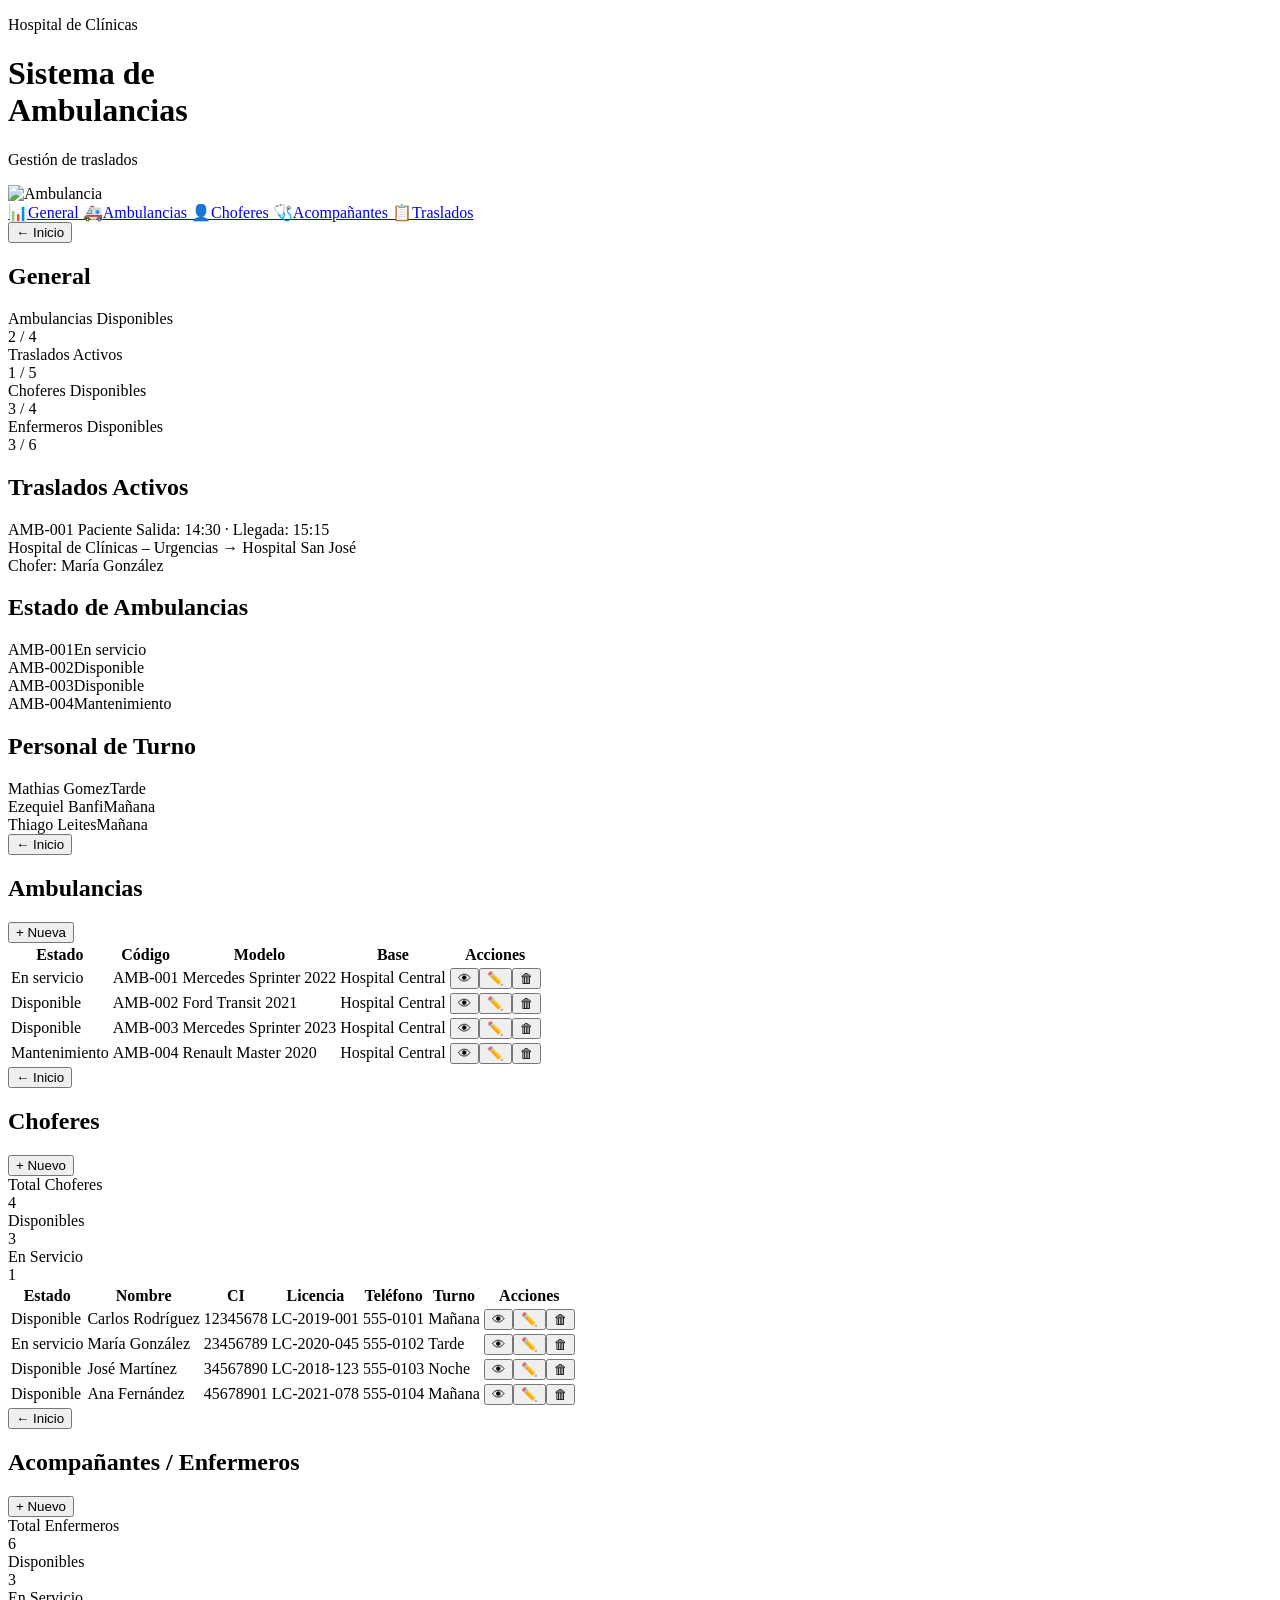
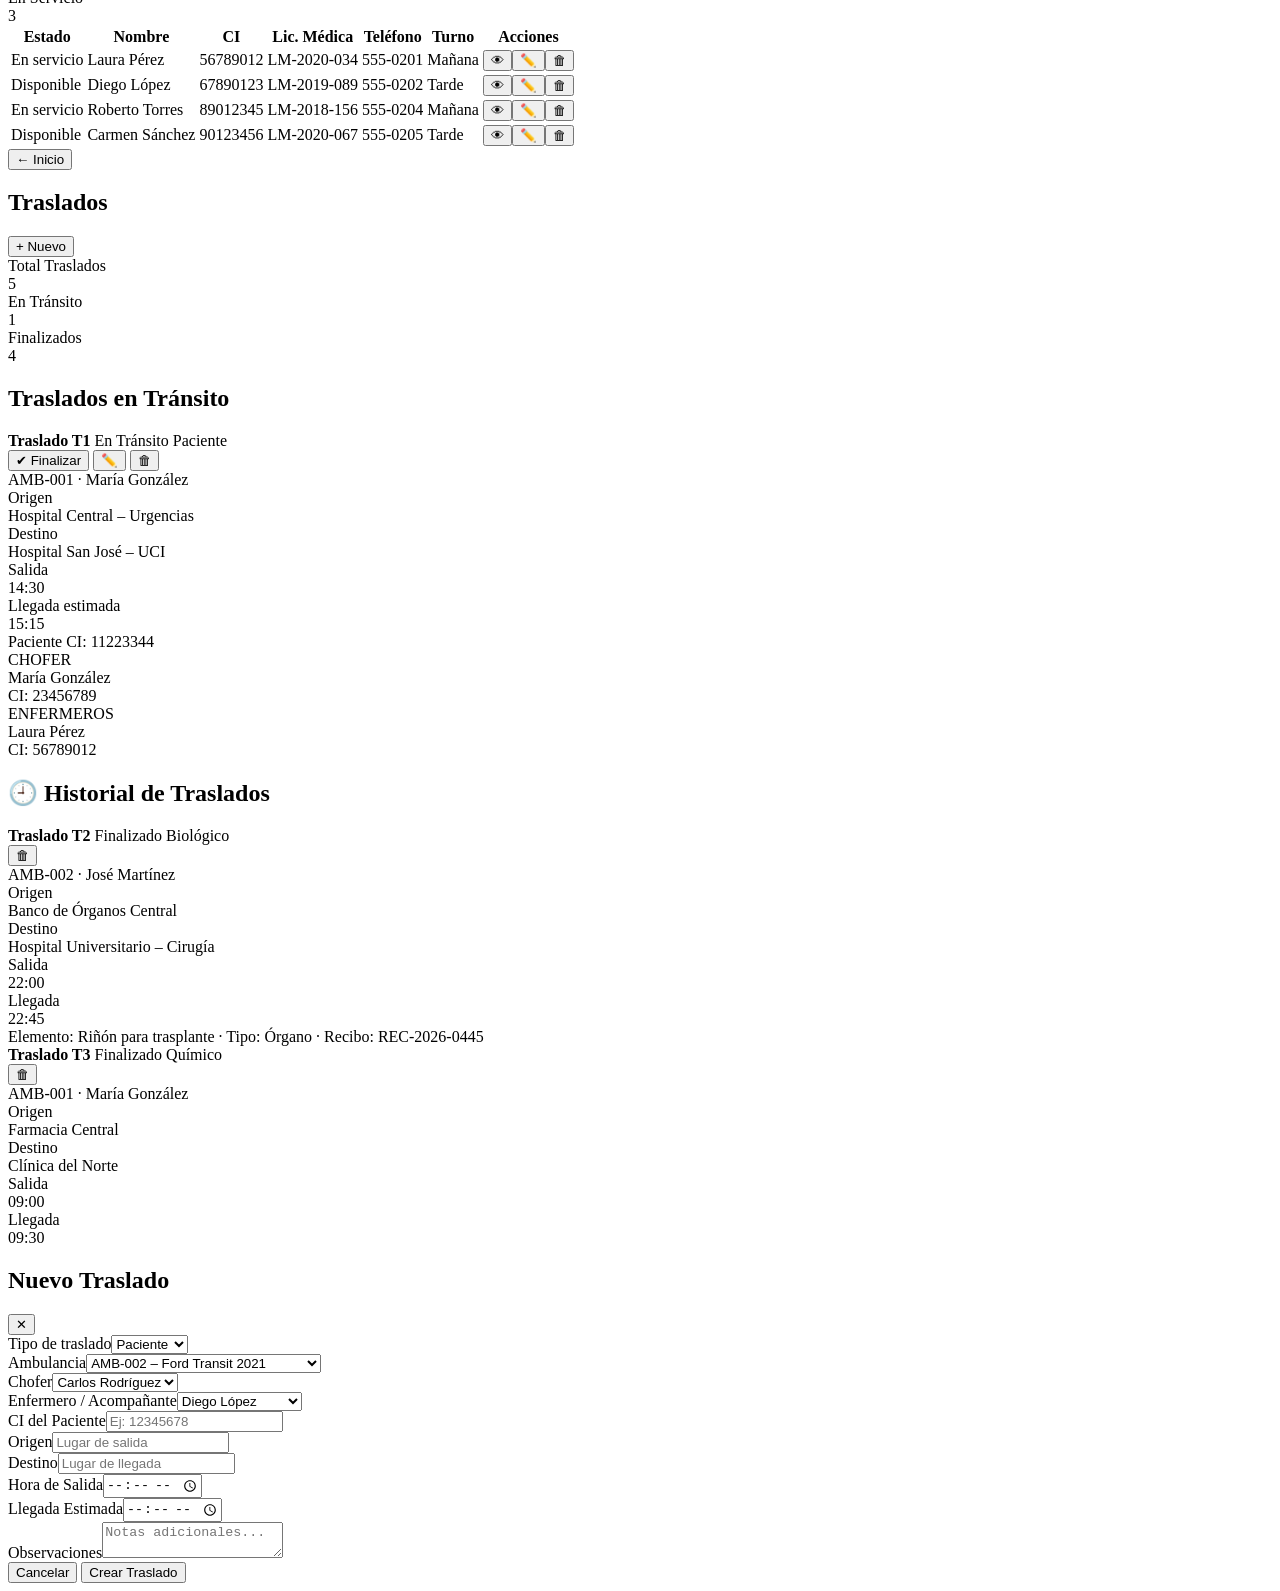
==== indexA.html @ a3f0fb84 "feat: se agrega el prototipo de ambos módulos" ====
<!DOCTYPE html>
<html lang="es">
<head>
  <meta charset="UTF-8"/>
  <meta name="viewport" content="width=device-width, initial-scale=1.0"/>
  <title>Sistema de Ambulancias</title>
  <link rel="stylesheet" href="style1.css"/>
  <link href="https://fonts.googleapis.com/css2?family=Barlow:wght@400;600;700;800&family=Barlow+Condensed:wght@700;800&display=swap" rel="stylesheet"/>
</head>
<body>

<!-- ===================== HOME ===================== -->
<div id="page-home" class="page activa">
  <div class="hero">
    <div class="hero-top">
      <p class="hero-sub">Hospital de Clínicas</p>
      <h1 class="hero-titulo">Sistema de<br>Ambulancias</h1>
      <p class="hero-desc">Gestión de traslados</p>
    </div>
    <div class="hero-img">
      <img src="ambulancia.jpg" alt="Ambulancia"/>
    </div>
    <nav class="hero-nav">
      <a href="#" class="nav-bloque" onclick="ir('page-dashboard')">
        <span class="nb-icon">📊</span><span>General</span>
      </a>
      <a href="#" class="nav-bloque" onclick="ir('page-ambulancias')">
        <span class="nb-icon">🚑</span><span>Ambulancias</span>
      </a>
      <a href="#" class="nav-bloque" onclick="ir('page-choferes')">
        <span class="nb-icon">👤</span><span>Choferes</span>
      </a>
      <a href="#" class="nav-bloque" onclick="ir('page-enfermeros')">
        <span class="nb-icon">🩺</span><span>Acompañantes</span>
      </a>
      <a href="#" class="nav-bloque" onclick="ir('page-traslados')">
        <span class="nb-icon">📋</span><span>Traslados</span>
      </a>
    </nav>
  </div>
</div>

<!-- ===================== DASHBOARD ===================== -->
<div id="page-dashboard" class="page">
  <header class="inner-header">
    <button class="btn-back" onclick="ir('page-home')">← Inicio</button>
    <h2>General</h2>
  </header>
  <div class="inner-body">
    <div class="tarjetas-grid">
      <div class="tarjeta">
        <span class="tarjeta-label">Ambulancias Disponibles</span>
        <div class="tarjeta-num">2 <span class="total">/ 4</span></div>
      </div>
      <div class="tarjeta">
        <span class="tarjeta-label">Traslados Activos</span>
        <div class="tarjeta-num">1 <span class="total">/ 5</span></div>
      </div>
      <div class="tarjeta">
        <span class="tarjeta-label">Choferes Disponibles</span>
        <div class="tarjeta-num">3 <span class="total">/ 4</span></div>
      </div>
      <div class="tarjeta">
        <span class="tarjeta-label">Enfermeros Disponibles</span>
        <div class="tarjeta-num">3 <span class="total">/ 6</span></div>
      </div>
    </div>

    <div class="dash-abajo">
      <div class="caja" style="flex:2;min-width:260px">
        <h2 class="caja-titulo">Traslados Activos</h2>
        <div class="traslado-fila">
          <div class="traslado-top">
            <span class="etiqueta roja">AMB-001</span>
            <span class="etiqueta borde">Paciente</span>
            <span class="hora">Salida: 14:30 · Llegada: 15:15</span>
          </div>
          <div class="traslado-ruta">Hospital de Clínicas – Urgencias → Hospital San José</div>
          <div class="traslado-chofer">Chofer: María González</div>
        </div>
      </div>
      <div class="dash-lado">
        <div class="caja">
          <h2 class="caja-titulo">Estado de Ambulancias</h2>
          <div class="lista-estado">
            <div class="fila-estado"><span>AMB-001</span><span class="etiqueta roja pequeña">En servicio</span></div>
            <div class="fila-estado"><span>AMB-002</span><span class="etiqueta verde pequeña">Disponible</span></div>
            <div class="fila-estado"><span>AMB-003</span><span class="etiqueta verde pequeña">Disponible</span></div>
            <div class="fila-estado"><span>AMB-004</span><span class="etiqueta gris pequeña">Mantenimiento</span></div>
          </div>
        </div>
        <div class="caja">
          <h2 class="caja-titulo">Personal de Turno</h2>
          <div class="lista-estado">
            <div class="fila-estado"><span>Mathias Gomez</span><span class="etiqueta borde pequeña">Tarde</span></div>
            <div class="fila-estado"><span>Ezequiel Banfi</span><span class="etiqueta borde pequeña">Mañana</span></div>
            <div class="fila-estado"><span>Thiago Leites</span><span class="etiqueta borde pequeña">Mañana</span></div>
          </div>
        </div>
      </div>
    </div>
  </div>
</div>

<!-- ===================== AMBULANCIAS ===================== -->
<div id="page-ambulancias" class="page">
  <header class="inner-header">
    <button class="btn-back" onclick="ir('page-home')">← Inicio</button>
    <h2>Ambulancias</h2>
    <button class="btn-principal">+ Nueva</button>
  </header>
  <div class="inner-body">
    <div class="tabla-caja">
      <table>
        <thead>
          <tr><th>Estado</th><th>Código</th><th>Modelo</th><th>Base</th><th>Acciones</th></tr>
        </thead>
        <tbody>
          <tr>
            <td><span class="etiqueta roja pequeña">En servicio</span></td>
            <td class="mono">AMB-001</td><td>Mercedes Sprinter 2022</td><td>Hospital Central</td>
            <td class="acciones"><button class="btn-icono">👁</button><button class="btn-icono">✏️</button><button class="btn-icono danger">🗑</button></td>
          </tr>
          <tr>
            <td><span class="etiqueta verde pequeña">Disponible</span></td>
            <td class="mono">AMB-002</td><td>Ford Transit 2021</td><td>Hospital Central</td>
            <td class="acciones"><button class="btn-icono">👁</button><button class="btn-icono">✏️</button><button class="btn-icono danger">🗑</button></td>
          </tr>
          <tr>
            <td><span class="etiqueta verde pequeña">Disponible</span></td>
            <td class="mono">AMB-003</td><td>Mercedes Sprinter 2023</td><td>Hospital Central</td>
            <td class="acciones"><button class="btn-icono">👁</button><button class="btn-icono">✏️</button><button class="btn-icono danger">🗑</button></td>
          </tr>
          <tr>
            <td><span class="etiqueta gris pequeña">Mantenimiento</span></td>
            <td class="mono">AMB-004</td><td>Renault Master 2020</td><td>Hospital Central</td>
            <td class="acciones"><button class="btn-icono">👁</button><button class="btn-icono">✏️</button><button class="btn-icono danger">🗑</button></td>
          </tr>
        </tbody>
      </table>
    </div>
  </div>
</div>

<!-- ===================== CHOFERES ===================== -->
<div id="page-choferes" class="page">
  <header class="inner-header">
    <button class="btn-back" onclick="ir('page-home')">← Inicio</button>
    <h2>Choferes</h2>
    <button class="btn-principal">+ Nuevo</button>
  </header>
  <div class="inner-body">
    <div class="tarjetas-grid tres">
      <div class="tarjeta"><span class="tarjeta-label">Total Choferes</span><div class="tarjeta-num">4</div></div>
      <div class="tarjeta"><span class="tarjeta-label">Disponibles</span><div class="tarjeta-num verde-num">3</div></div>
      <div class="tarjeta"><span class="tarjeta-label">En Servicio</span><div class="tarjeta-num rojo-num">1</div></div>
    </div>
    <div class="tabla-caja">
      <table>
        <thead>
          <tr><th>Estado</th><th>Nombre</th><th>CI</th><th>Licencia</th><th>Teléfono</th><th>Turno</th><th>Acciones</th></tr>
        </thead>
        <tbody>
          <tr>
            <td><span class="etiqueta verde pequeña">Disponible</span></td>
            <td>Carlos Rodríguez</td><td class="mono">12345678</td><td class="mono">LC-2019-001</td><td>555-0101</td>
            <td><span class="etiqueta borde pequeña">Mañana</span></td>
            <td class="acciones"><button class="btn-icono">👁</button><button class="btn-icono">✏️</button><button class="btn-icono danger">🗑</button></td>
          </tr>
          <tr>
            <td><span class="etiqueta roja pequeña">En servicio</span></td>
            <td>María González</td><td class="mono">23456789</td><td class="mono">LC-2020-045</td><td>555-0102</td>
            <td><span class="etiqueta borde pequeña">Tarde</span></td>
            <td class="acciones"><button class="btn-icono">👁</button><button class="btn-icono">✏️</button><button class="btn-icono danger">🗑</button></td>
          </tr>
          <tr>
            <td><span class="etiqueta verde pequeña">Disponible</span></td>
            <td>José Martínez</td><td class="mono">34567890</td><td class="mono">LC-2018-123</td><td>555-0103</td>
            <td><span class="etiqueta borde pequeña">Noche</span></td>
            <td class="acciones"><button class="btn-icono">👁</button><button class="btn-icono">✏️</button><button class="btn-icono danger">🗑</button></td>
          </tr>
          <tr>
            <td><span class="etiqueta verde pequeña">Disponible</span></td>
            <td>Ana Fernández</td><td class="mono">45678901</td><td class="mono">LC-2021-078</td><td>555-0104</td>
            <td><span class="etiqueta borde pequeña">Mañana</span></td>
            <td class="acciones"><button class="btn-icono">👁</button><button class="btn-icono">✏️</button><button class="btn-icono danger">🗑</button></td>
          </tr>
        </tbody>
      </table>
    </div>
  </div>
</div>

<!-- ===================== ENFERMEROS / ACOMPAÑANTES ===================== -->
<div id="page-enfermeros" class="page">
  <header class="inner-header">
    <button class="btn-back" onclick="ir('page-home')">← Inicio</button>
    <h2>Acompañantes / Enfermeros</h2>
    <button class="btn-principal">+ Nuevo</button>
  </header>
  <div class="inner-body">
    <div class="tarjetas-grid tres">
      <div class="tarjeta"><span class="tarjeta-label">Total Enfermeros</span><div class="tarjeta-num">6</div></div>
      <div class="tarjeta"><span class="tarjeta-label">Disponibles</span><div class="tarjeta-num verde-num">3</div></div>
      <div class="tarjeta"><span class="tarjeta-label">En Servicio</span><div class="tarjeta-num rojo-num">3</div></div>
    </div>
    <div class="tabla-caja">
      <table>
        <thead>
          <tr><th>Estado</th><th>Nombre</th><th>CI</th><th>Lic. Médica</th><th>Teléfono</th><th>Turno</th><th>Acciones</th></tr>
        </thead>
        <tbody>
          <tr>
            <td><span class="etiqueta roja pequeña">En servicio</span></td>
            <td>Laura Pérez</td><td class="mono">56789012</td><td class="mono">LM-2020-034</td><td>555-0201</td>
            <td><span class="etiqueta borde pequeña">Mañana</span></td>
            <td class="acciones"><button class="btn-icono">👁</button><button class="btn-icono">✏️</button><button class="btn-icono danger">🗑</button></td>
          </tr>
          <tr>
            <td><span class="etiqueta verde pequeña">Disponible</span></td>
            <td>Diego López</td><td class="mono">67890123</td><td class="mono">LM-2019-089</td><td>555-0202</td>
            <td><span class="etiqueta borde pequeña">Tarde</span></td>
            <td class="acciones"><button class="btn-icono">👁</button><button class="btn-icono">✏️</button><button class="btn-icono danger">🗑</button></td>
          </tr>
          <tr>
            <td><span class="etiqueta roja pequeña">En servicio</span></td>
            <td>Roberto Torres</td><td class="mono">89012345</td><td class="mono">LM-2018-156</td><td>555-0204</td>
            <td><span class="etiqueta borde pequeña">Mañana</span></td>
            <td class="acciones"><button class="btn-icono">👁</button><button class="btn-icono">✏️</button><button class="btn-icono danger">🗑</button></td>
          </tr>
          <tr>
            <td><span class="etiqueta verde pequeña">Disponible</span></td>
            <td>Carmen Sánchez</td><td class="mono">90123456</td><td class="mono">LM-2020-067</td><td>555-0205</td>
            <td><span class="etiqueta borde pequeña">Tarde</span></td>
            <td class="acciones"><button class="btn-icono">👁</button><button class="btn-icono">✏️</button><button class="btn-icono danger">🗑</button></td>
          </tr>
        </tbody>
      </table>
    </div>
  </div>
</div>

<!-- ===================== TRASLADOS ===================== -->
<div id="page-traslados" class="page">
  <header class="inner-header">
    <button class="btn-back" onclick="ir('page-home')">← Inicio</button>
    <h2>Traslados</h2>
    <button class="btn-principal" onclick="abrirModal()">+ Nuevo</button>
  </header>
  <div class="inner-body">
    <div class="tarjetas-grid tres">
      <div class="tarjeta"><span class="tarjeta-label">Total Traslados</span><div class="tarjeta-num">5</div></div>
      <div class="tarjeta"><span class="tarjeta-label">En Tránsito</span><div class="tarjeta-num rojo-num">1</div></div>
      <div class="tarjeta"><span class="tarjeta-label">Finalizados</span><div class="tarjeta-num verde-num">4</div></div>
    </div>

    <div class="caja">
      <h2 class="caja-titulo">Traslados en Tránsito</h2>
      <div class="tarjeta-traslado">
        <div class="traslado-top entre">
          <div class="traslado-top">
            <strong>Traslado T1</strong>
            <span class="etiqueta roja">En Tránsito</span>
            <span class="etiqueta borde">Paciente</span>
          </div>
          <div class="acciones">
            <button class="btn-finalizar">✔ Finalizar</button>
            <button class="btn-icono">✏️</button>
            <button class="btn-icono danger">🗑</button>
          </div>
        </div>
        <div class="sub-texto">AMB-001 · María González</div>
        <div class="info-grid">
          <div><span class="etiqueta-campo">Origen</span><div>Hospital Central – Urgencias</div></div>
          <div><span class="etiqueta-campo">Destino</span><div>Hospital San José – UCI</div></div>
          <div><span class="etiqueta-campo">Salida</span><div>14:30</div></div>
          <div><span class="etiqueta-campo">Llegada estimada</span><div>15:15</div></div>
        </div>
        <div class="caja-info-azul">Paciente CI: 11223344</div>
        <div class="personal-grid">
          <div class="personal-caja"><span class="etiqueta-campo">CHOFER</span><div>María González</div><div class="mono sub-texto">CI: 23456789</div></div>
          <div class="personal-caja"><span class="etiqueta-campo">ENFERMEROS</span><div>Laura Pérez</div><div class="mono sub-texto">CI: 56789012</div></div>
        </div>
      </div>
    </div>

    <div class="caja">
      <h2 class="caja-titulo">🕘 Historial de Traslados</h2>
      <div class="tarjeta-traslado">
        <div class="traslado-top entre">
          <div class="traslado-top">
            <strong>Traslado T2</strong>
            <span class="etiqueta verde">Finalizado</span>
            <span class="etiqueta borde">Biológico</span>
          </div>
          <button class="btn-icono danger">🗑</button>
        </div>
        <div class="sub-texto">AMB-002 · José Martínez</div>
        <div class="info-grid">
          <div><span class="etiqueta-campo">Origen</span><div>Banco de Órganos Central</div></div>
          <div><span class="etiqueta-campo">Destino</span><div>Hospital Universitario – Cirugía</div></div>
          <div><span class="etiqueta-campo">Salida</span><div>22:00</div></div>
          <div><span class="etiqueta-campo">Llegada</span><div>22:45</div></div>
        </div>
        <div class="caja-info-azul">Elemento: Riñón para trasplante · Tipo: Órgano · Recibo: REC-2026-0445</div>
      </div>

      <div class="tarjeta-traslado">
        <div class="traslado-top entre">
          <div class="traslado-top">
            <strong>Traslado T3</strong>
            <span class="etiqueta verde">Finalizado</span>
            <span class="etiqueta borde">Químico</span>
          </div>
          <button class="btn-icono danger">🗑</button>
        </div>
        <div class="sub-texto">AMB-001 · María González</div>
        <div class="info-grid">
          <div><span class="etiqueta-campo">Origen</span><div>Farmacia Central</div></div>
          <div><span class="etiqueta-campo">Destino</span><div>Clínica del Norte</div></div>
          <div><span class="etiqueta-campo">Salida</span><div>09:00</div></div>
          <div><span class="etiqueta-campo">Llegada</span><div>09:30</div></div>
        </div>
      </div>
    </div>
  </div>
</div>

<!-- ===================== MODAL NUEVO TRASLADO ===================== -->
<div class="modal-fondo" id="modal" onclick="cerrarModalFondo(event)">
  <div class="modal-caja">
    <div class="modal-cabecera">
      <h2>Nuevo Traslado</h2>
      <button onclick="cerrarModal()" class="btn-cerrar">✕</button>
    </div>
    <div class="modal-cuerpo">
      <div class="form-grid">
        <div class="campo"><label>Tipo de traslado</label><select><option>Paciente</option><option>Biológico</option><option>Químico</option></select></div>
        <div class="campo"><label>Ambulancia</label><select><option>AMB-002 – Ford Transit 2021</option><option>AMB-003 – Mercedes Sprinter 2023</option></select></div>
        <div class="campo"><label>Chofer</label><select><option>Carlos Rodríguez</option><option>José Martínez</option><option>Ana Fernández</option></select></div>
        <div class="campo"><label>Enfermero / Acompañante</label><select><option>Diego López</option><option>Patricia Ramírez</option><option>Carmen Sánchez</option></select></div>
        <div class="campo"><label>CI del Paciente</label><input type="text" placeholder="Ej: 12345678"/></div>
        <div class="campo"><label>Origen</label><input type="text" placeholder="Lugar de salida"/></div>
        <div class="campo"><label>Destino</label><input type="text" placeholder="Lugar de llegada"/></div>
        <div class="campo"><label>Hora de Salida</label><input type="time"/></div>
        <div class="campo"><label>Llegada Estimada</label><input type="time"/></div>
        <div class="campo campo-completo"><label>Observaciones</label><textarea placeholder="Notas adicionales..."></textarea></div>
      </div>
    </div>
    <div class="modal-pie">
      <button class="btn-secundario" onclick="cerrarModal()">Cancelar</button>
      <button class="btn-principal">Crear Traslado</button>
    </div>
  </div>
</div>

<script>
  function ir(paginaId) {
    event && event.preventDefault();
    document.querySelectorAll('.page').forEach(p => p.classList.remove('activa'));
    document.getElementById(paginaId).classList.add('activa');
    window.scrollTo(0, 0);
  }

  function abrirModal() {
    document.getElementById('modal').classList.add('abierto');
  }

  function cerrarModal() {
    document.getElementById('modal').classList.remove('abierto');
  }

  function cerrarModalFondo(e) {
    if (e.target === document.getElementById('modal')) cerrarModal();
  }
</script>
</body>
</html>
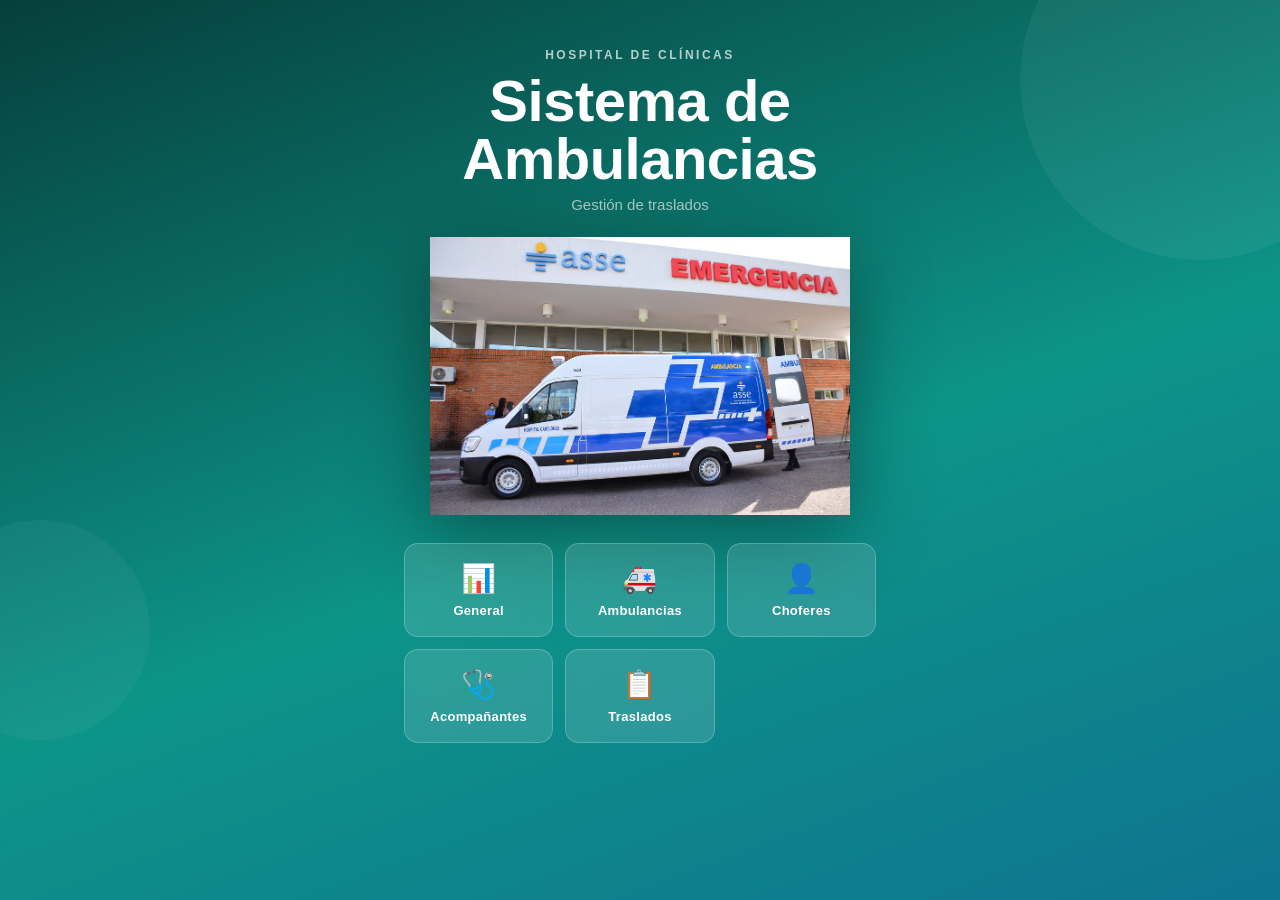
==== commit 596d14a3: "repositorio nuevo" ====
--- a/indexA.html
+++ b/indexA.html
@@ -4,7 +4,7 @@
   <meta charset="UTF-8"/>
   <meta name="viewport" content="width=device-width, initial-scale=1.0"/>
   <title>Sistema de Ambulancias</title>
-  <link rel="stylesheet" href="style1.css"/>
+  <link rel="stylesheet" href="styleA.css"/>
   <link href="https://fonts.googleapis.com/css2?family=Barlow:wght@400;600;700;800&family=Barlow+Condensed:wght@700;800&display=swap" rel="stylesheet"/>
 </head>
 <body>
@@ -18,7 +18,7 @@
       <p class="hero-desc">Gestión de traslados</p>
     </div>
     <div class="hero-img">
-      <img src="ambulancia.jpg" alt="Ambulancia"/>
+      <img src="/assets/ambulancia.jpg" alt="Ambulancia"/>
     </div>
     <nav class="hero-nav">
       <a href="#" class="nav-bloque" onclick="ir('page-dashboard')">
--- a/styleA.css
+++ b/styleA.css
@@ -0,0 +1,408 @@
+/* ===== RESET & BASE ===== */
+:root {
+  --fondo: #f4f5f7;
+  --blanco: #ffffff;
+  --borde: #e5e7eb;
+  --texto: #111827;
+  --texto-suave: #6b7280;
+  --primario: #e03131;
+  --verde: #2f9e44;
+  --teal: #0d9488;
+  --teal-dark: #0a7c72;
+  --radio: 10px;
+}
+
+* { box-sizing: border-box; margin: 0; padding: 0; }
+
+body {
+  font-family: 'Barlow', sans-serif;
+  background: var(--fondo);
+  color: var(--texto);
+  font-size: 14px;
+}
+
+/* ===== PÁGINAS ===== */
+.page { display: none; min-height: 100vh; flex-direction: column; }
+.page.activa { display: flex; }
+
+/* ===== HOME / HERO ===== */
+#page-home {
+  background: linear-gradient(160deg, #063f3b 0%, #0d9488 55%, #0e7490 100%);
+  align-items: center;
+  min-height: 100vh;
+  position: relative;
+  overflow: hidden;
+}
+
+#page-home::before {
+  content: '';
+  position: absolute;
+  top: -100px; right: -100px;
+  width: 360px; height: 360px;
+  border-radius: 50%;
+  background: rgba(255,255,255,0.05);
+  pointer-events: none;
+}
+#page-home::after {
+  content: '';
+  position: absolute;
+  bottom: 160px; left: -70px;
+  width: 220px; height: 220px;
+  border-radius: 50%;
+  background: rgba(255,255,255,0.04);
+  pointer-events: none;
+}
+
+.hero {
+  width: 100%;
+  max-width: 520px;
+  display: flex;
+  flex-direction: column;
+  align-items: center;
+  padding: 48px 24px 36px;
+  position: relative;
+  z-index: 2;
+}
+
+.hero-top {
+  text-align: center;
+  margin-bottom: 24px;
+}
+
+.hero-sub {
+  color: rgba(255,255,255,0.7);
+  font-size: 12px;
+  font-weight: 700;
+  letter-spacing: 2.5px;
+  text-transform: uppercase;
+  margin-bottom: 10px;
+}
+
+.hero-titulo {
+  font-family: 'Barlow Condensed', sans-serif;
+  font-size: clamp(36px, 10vw, 58px);
+  font-weight: 800;
+  color: #fff;
+  line-height: 1.0;
+  letter-spacing: -0.5px;
+}
+
+.hero-desc {
+  color: rgba(255,255,255,0.65);
+  font-size: 15px;
+  margin-top: 8px;
+}
+
+.hero-img {
+  width: 100%;
+  max-width: 420px;
+  margin-bottom: 28px;
+}
+
+.hero-img img {
+  width: 100%;
+  height: auto;
+  display: block;
+  filter: drop-shadow(0 20px 40px rgba(0,0,0,0.4));
+}
+
+/* NAV BLOQUES */
+.hero-nav {
+  width: 100%;
+  display: grid;
+  grid-template-columns: repeat(3, 1fr);
+  gap: 12px;
+}
+
+/* última fila centrada si son 5 items */
+.hero-nav .nav-bloque:nth-child(4) { grid-column: 1; }
+.hero-nav .nav-bloque:nth-child(5) { grid-column: 2; }
+
+.nav-bloque {
+  background: rgba(255,255,255,0.13);
+  backdrop-filter: blur(10px);
+  border: 1px solid rgba(255,255,255,0.22);
+  border-radius: 14px;
+  color: #fff;
+  text-decoration: none;
+  display: flex;
+  flex-direction: column;
+  align-items: center;
+  gap: 8px;
+  padding: 18px 10px;
+  font-size: 13px;
+  font-weight: 700;
+  letter-spacing: 0.3px;
+  transition: background 0.18s, transform 0.15s;
+  cursor: pointer;
+}
+
+.nav-bloque:hover {
+  background: rgba(255,255,255,0.24);
+  transform: translateY(-3px);
+}
+
+.nb-icon { font-size: 28px; }
+
+/* ===== PÁGINAS INTERIORES ===== */
+.inner-header {
+  display: flex;
+  align-items: center;
+  gap: 14px;
+  padding: 14px 20px;
+  background: #111827;
+  color: #fff;
+  position: sticky;
+  top: 0;
+  z-index: 20;
+}
+
+.inner-header h2 {
+  flex: 1;
+  font-size: 17px;
+  font-weight: 700;
+  color: #fff;
+}
+
+.btn-back {
+  background: rgba(255,255,255,0.1);
+  border: 1px solid rgba(255,255,255,0.2);
+  border-radius: 8px;
+  color: #fff;
+  padding: 7px 13px;
+  font-size: 13px;
+  font-weight: 600;
+  cursor: pointer;
+  white-space: nowrap;
+  font-family: 'Barlow', sans-serif;
+}
+.btn-back:hover { background: rgba(255,255,255,0.2); }
+
+.inner-body {
+  display: flex;
+  flex-direction: column;
+  gap: 20px;
+  padding: 22px;
+  flex: 1;
+}
+
+/* ===== TARJETAS ESTADÍSTICAS ===== */
+.tarjetas-grid {
+  display: grid;
+  grid-template-columns: repeat(4, 1fr);
+  gap: 14px;
+}
+.tarjetas-grid.tres { grid-template-columns: repeat(3, 1fr); }
+
+.tarjeta {
+  background: var(--blanco);
+  border: 1px solid var(--borde);
+  border-radius: var(--radio);
+  padding: 18px;
+  display: flex;
+  flex-direction: column;
+  gap: 8px;
+}
+.tarjeta-label { color: var(--texto-suave); font-size: 13px; }
+.tarjeta-num   { font-size: 30px; font-weight: 700; }
+.total         { font-size: 15px; color: var(--texto-suave); font-weight: 400; }
+.verde-num     { color: var(--verde); }
+.rojo-num      { color: var(--primario); }
+
+/* ===== DASHBOARD ABAJO ===== */
+.dash-abajo {
+  display: flex;
+  gap: 16px;
+  flex-wrap: wrap;
+}
+.dash-lado {
+  flex: 1;
+  min-width: 180px;
+  display: flex;
+  flex-direction: column;
+  gap: 14px;
+}
+
+/* ===== CAJA ===== */
+.caja {
+  background: var(--blanco);
+  border: 1px solid var(--borde);
+  border-radius: var(--radio);
+  padding: 18px;
+  display: flex;
+  flex-direction: column;
+  gap: 14px;
+}
+.caja-titulo { font-size: 14px; font-weight: 700; }
+
+.traslado-fila {
+  border: 1px solid var(--borde);
+  border-radius: 8px;
+  padding: 12px;
+  display: flex;
+  flex-direction: column;
+  gap: 6px;
+}
+.traslado-top    { display: flex; align-items: center; gap: 8px; flex-wrap: wrap; }
+.hora            { margin-left: auto; color: var(--texto-suave); font-size: 12px; }
+.traslado-ruta   { font-weight: 600; }
+.traslado-chofer { color: var(--texto-suave); }
+
+.lista-estado { display: flex; flex-direction: column; gap: 8px; }
+.fila-estado  {
+  display: flex; justify-content: space-between; align-items: center;
+  padding: 6px 0; border-bottom: 1px solid var(--borde); font-size: 13px;
+}
+.fila-estado:last-child { border-bottom: none; }
+
+/* ===== TABLA ===== */
+.tabla-caja {
+  background: var(--blanco);
+  border: 1px solid var(--borde);
+  border-radius: var(--radio);
+  overflow-x: auto;
+}
+table { width: 100%; border-collapse: collapse; }
+thead { background: var(--fondo); }
+th {
+  text-align: left; padding: 11px 14px;
+  font-size: 12px; font-weight: 600;
+  color: var(--texto-suave); text-transform: uppercase;
+  border-bottom: 1px solid var(--borde);
+}
+td { padding: 12px 14px; border-bottom: 1px solid var(--borde); }
+tbody tr:last-child td { border-bottom: none; }
+tbody tr:hover { background: var(--fondo); }
+.mono { font-family: monospace; font-size: 13px; }
+.acciones { display: flex; gap: 6px; }
+
+/* ===== TARJETA TRASLADO ===== */
+.tarjeta-traslado {
+  border: 1px solid var(--borde); border-radius: 8px;
+  padding: 14px; display: flex; flex-direction: column; gap: 10px;
+}
+.info-grid { display: grid; grid-template-columns: repeat(4,1fr); gap: 10px; }
+.etiqueta-campo {
+  display: block; font-size: 11px; font-weight: 600;
+  color: var(--texto-suave); text-transform: uppercase; margin-bottom: 3px;
+}
+.sub-texto { color: var(--texto-suave); font-size: 13px; }
+.caja-info-azul {
+  background: #eff6ff; color: #1d4ed8;
+  border-radius: 6px; padding: 9px 12px;
+  font-size: 13px; font-weight: 500;
+}
+.personal-grid { display: grid; grid-template-columns: 1fr 1fr; gap: 10px; }
+.personal-caja {
+  background: var(--fondo); border-radius: 8px; padding: 10px;
+  display: flex; flex-direction: column; gap: 3px; font-size: 13px;
+}
+
+.entre {
+  display: flex; justify-content: space-between;
+  align-items: flex-start; flex-wrap: wrap; gap: 10px;
+}
+
+/* ===== ETIQUETAS ===== */
+.etiqueta {
+  display: inline-flex; align-items: center;
+  padding: 4px 10px; border-radius: 20px;
+  font-size: 12px; font-weight: 600; white-space: nowrap;
+}
+.etiqueta.roja    { background: #fff5f5; color: #c92a2a; }
+.etiqueta.verde   { background: #ebfbee; color: #2f9e44; }
+.etiqueta.gris    { background: #f3f4f6; color: #6b7280; }
+.etiqueta.borde   { background: transparent; border: 1px solid var(--borde); color: var(--texto-suave); }
+.etiqueta.pequeña { font-size: 11px; padding: 3px 8px; }
+
+/* ===== BOTONES ===== */
+.btn-principal {
+  background: var(--teal); color: white; border: none;
+  border-radius: 8px; padding: 9px 16px;
+  font-size: 14px; font-weight: 600; cursor: pointer;
+  font-family: 'Barlow', sans-serif;
+}
+.btn-principal:hover { background: var(--teal-dark); }
+
+.btn-secundario {
+  background: var(--blanco); color: var(--texto);
+  border: 1px solid var(--borde); border-radius: 8px;
+  padding: 9px 16px; font-size: 14px; font-weight: 600; cursor: pointer;
+  font-family: 'Barlow', sans-serif;
+}
+
+.btn-icono {
+  background: var(--fondo); border: 1px solid var(--borde);
+  border-radius: 6px; width: 30px; height: 30px;
+  display: flex; align-items: center; justify-content: center;
+  font-size: 13px; cursor: pointer;
+}
+.btn-icono.danger { color: var(--primario); }
+
+.btn-finalizar {
+  background: #ebfbee; color: var(--verde);
+  border: 1px solid #b2f2bb; border-radius: 8px;
+  padding: 6px 12px; font-size: 13px; font-weight: 600; cursor: pointer;
+}
+
+/* ===== MODAL ===== */
+.modal-fondo {
+  display: none; position: fixed; inset: 0;
+  background: rgba(0,0,0,0.45); z-index: 100;
+  align-items: center; justify-content: center; padding: 20px;
+}
+.modal-fondo.abierto { display: flex; }
+.modal-caja {
+  background: var(--blanco); border-radius: 12px;
+  width: 100%; max-width: 620px; max-height: 90vh;
+  display: flex; flex-direction: column; overflow: hidden;
+}
+.modal-cabecera {
+  display: flex; justify-content: space-between; align-items: center;
+  padding: 18px 22px; border-bottom: 1px solid var(--borde);
+}
+.modal-cabecera h2 { font-size: 17px; font-weight: 700; }
+.btn-cerrar { background: none; border: none; font-size: 17px; cursor: pointer; color: var(--texto-suave); }
+.modal-cuerpo { padding: 22px; overflow-y: auto; }
+.form-grid { display: grid; grid-template-columns: 1fr 1fr; gap: 14px; }
+.campo { display: flex; flex-direction: column; gap: 5px; }
+.campo.campo-completo { grid-column: 1 / -1; }
+.campo label { font-size: 13px; font-weight: 600; color: var(--texto-suave); }
+.campo input, .campo select, .campo textarea {
+  border: 1px solid var(--borde); border-radius: 8px;
+  padding: 8px 11px; font-size: 14px; font-family: inherit; outline: none;
+}
+.campo input:focus, .campo select:focus, .campo textarea:focus { border-color: var(--teal); }
+.campo textarea { resize: vertical; min-height: 75px; }
+.modal-pie {
+  display: flex; justify-content: flex-end; gap: 10px;
+  padding: 14px 22px; border-top: 1px solid var(--borde);
+}
+
+/* ===== RESPONSIVE ===== */
+@media (max-width: 1024px) {
+  .tarjetas-grid { grid-template-columns: repeat(2,1fr); }
+  .info-grid     { grid-template-columns: repeat(2,1fr); }
+}
+
+@media (max-width: 768px) {
+  .inner-body { padding: 14px; }
+  .tarjetas-grid,
+  .tarjetas-grid.tres { grid-template-columns: 1fr 1fr; }
+  .dash-abajo { flex-direction: column; }
+  .form-grid  { grid-template-columns: 1fr; }
+  .campo.campo-completo { grid-column: auto; }
+  .info-grid  { grid-template-columns: 1fr 1fr; }
+  .personal-grid { grid-template-columns: 1fr; }
+  .hero-nav { grid-template-columns: repeat(3,1fr); }
+}
+
+@media (max-width: 480px) {
+  .tarjetas-grid,
+  .tarjetas-grid.tres { grid-template-columns: 1fr; }
+  .info-grid { grid-template-columns: 1fr; }
+  .hero-nav { grid-template-columns: repeat(2,1fr); }
+  .hero-nav .nav-bloque:nth-child(4),
+  .hero-nav .nav-bloque:nth-child(5) { grid-column: auto; }
+  .hero-nav .nav-bloque:nth-child(5) { grid-column: 1 / -1; }
+}
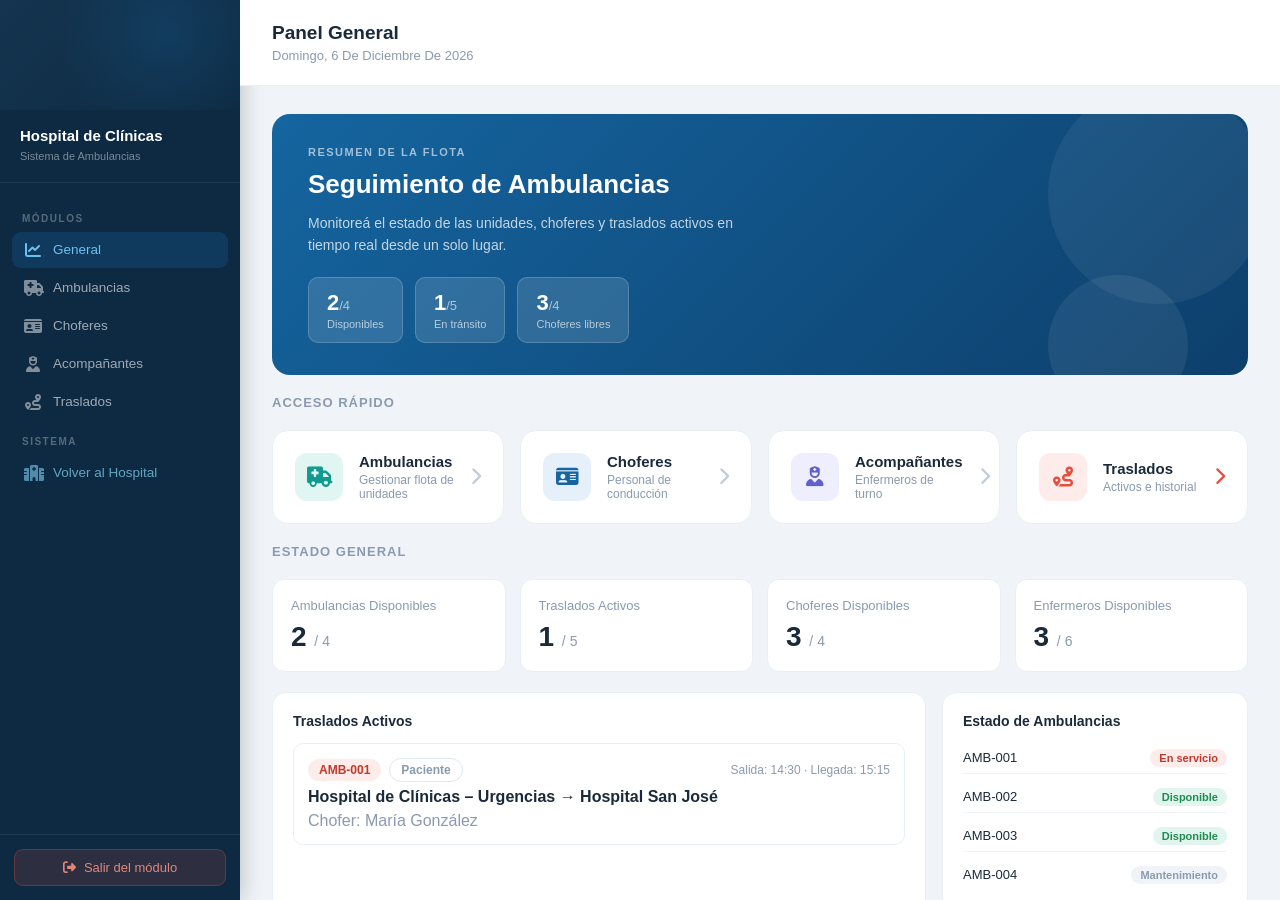
==== commit 220832ee: "style: se rediseñó el estilo de ambos módulos" ====
--- a/indexA.html
+++ b/indexA.html
@@ -1,329 +1,417 @@
 <!DOCTYPE html>
 <html lang="es">
 <head>
-  <meta charset="UTF-8"/>
-  <meta name="viewport" content="width=device-width, initial-scale=1.0"/>
-  <title>Sistema de Ambulancias</title>
-  <link rel="stylesheet" href="styleA.css"/>
-  <link href="https://fonts.googleapis.com/css2?family=Barlow:wght@400;600;700;800&family=Barlow+Condensed:wght@700;800&display=swap" rel="stylesheet"/>
+<meta charset="UTF-8"/>
+<meta name="viewport" content="width=device-width, initial-scale=1.0"/>
+<title>Sistema de Ambulancias - Hospital de Clínicas</title>
+<link rel="stylesheet" href="https://cdnjs.cloudflare.com/ajax/libs/font-awesome/6.5.1/css/all.min.css"/>
+<link rel="stylesheet" href="styleA.css"/>
 </head>
 <body>
 
-<!-- ===================== HOME ===================== -->
-<div id="page-home" class="page activa">
-  <div class="hero">
-    <div class="hero-top">
-      <p class="hero-sub">Hospital de Clínicas</p>
-      <h1 class="hero-titulo">Sistema de<br>Ambulancias</h1>
-      <p class="hero-desc">Gestión de traslados</p>
-    </div>
-    <div class="hero-img">
-      <img src="/assets/ambulancia.jpg" alt="Ambulancia"/>
-    </div>
-    <nav class="hero-nav">
-      <a href="#" class="nav-bloque" onclick="ir('page-dashboard')">
-        <span class="nb-icon">📊</span><span>General</span>
-      </a>
-      <a href="#" class="nav-bloque" onclick="ir('page-ambulancias')">
-        <span class="nb-icon">🚑</span><span>Ambulancias</span>
-      </a>
-      <a href="#" class="nav-bloque" onclick="ir('page-choferes')">
-        <span class="nb-icon">👤</span><span>Choferes</span>
-      </a>
-      <a href="#" class="nav-bloque" onclick="ir('page-enfermeros')">
-        <span class="nb-icon">🩺</span><span>Acompañantes</span>
-      </a>
-      <a href="#" class="nav-bloque" onclick="ir('page-traslados')">
-        <span class="nb-icon">📋</span><span>Traslados</span>
-      </a>
+<div class="appA">
+
+  <!-- ===================== SIDEBAR (estilo hospital) ===================== -->
+  <aside class="sidebar">
+    <div class="sidebar-img">
+      <div class="sidebar-overlay"></div>
+    </div>
+    <div class="sidebar-brand">
+      <h3>Hospital de Clínicas</h3>
+      <span>Sistema de Ambulancias</span>
+    </div>
+    <nav class="sidebar-nav">
+      <p class="sidebar-seccion">Módulos</p>
+      <button class="sidebar-item active" data-page="page-dashboard" onclick="ir('page-dashboard')">
+        <i class="fa-solid fa-chart-line"></i> General
+      </button>
+      <button class="sidebar-item" data-page="page-ambulancias" onclick="ir('page-ambulancias')">
+        <i class="fa-solid fa-truck-medical"></i> Ambulancias
+      </button>
+      <button class="sidebar-item" data-page="page-choferes" onclick="ir('page-choferes')">
+        <i class="fa-solid fa-id-card"></i> Choferes
+      </button>
+      <button class="sidebar-item" data-page="page-enfermeros" onclick="ir('page-enfermeros')">
+        <i class="fa-solid fa-user-nurse"></i> Acompañantes
+      </button>
+      <button class="sidebar-item" data-page="page-traslados" onclick="ir('page-traslados')">
+        <i class="fa-solid fa-route"></i> Traslados
+      </button>
+      <p class="sidebar-seccion">Sistema</p>
+      <button class="sidebar-item sidebar-hospital" onclick="window.location.href='indexH.html'">
+        <i class="fa-solid fa-hospital"></i> Volver al Hospital
+      </button>
     </nav>
-  </div>
-</div>
-
-<!-- ===================== DASHBOARD ===================== -->
-<div id="page-dashboard" class="page">
-  <header class="inner-header">
-    <button class="btn-back" onclick="ir('page-home')">← Inicio</button>
-    <h2>General</h2>
-  </header>
-  <div class="inner-body">
-    <div class="tarjetas-grid">
-      <div class="tarjeta">
-        <span class="tarjeta-label">Ambulancias Disponibles</span>
-        <div class="tarjeta-num">2 <span class="total">/ 4</span></div>
-      </div>
-      <div class="tarjeta">
-        <span class="tarjeta-label">Traslados Activos</span>
-        <div class="tarjeta-num">1 <span class="total">/ 5</span></div>
-      </div>
-      <div class="tarjeta">
-        <span class="tarjeta-label">Choferes Disponibles</span>
-        <div class="tarjeta-num">3 <span class="total">/ 4</span></div>
-      </div>
-      <div class="tarjeta">
-        <span class="tarjeta-label">Enfermeros Disponibles</span>
-        <div class="tarjeta-num">3 <span class="total">/ 6</span></div>
-      </div>
-    </div>
-
-    <div class="dash-abajo">
-      <div class="caja" style="flex:2;min-width:260px">
-        <h2 class="caja-titulo">Traslados Activos</h2>
-        <div class="traslado-fila">
-          <div class="traslado-top">
-            <span class="etiqueta roja">AMB-001</span>
-            <span class="etiqueta borde">Paciente</span>
-            <span class="hora">Salida: 14:30 · Llegada: 15:15</span>
-          </div>
-          <div class="traslado-ruta">Hospital de Clínicas – Urgencias → Hospital San José</div>
-          <div class="traslado-chofer">Chofer: María González</div>
-        </div>
-      </div>
-      <div class="dash-lado">
+    <div class="sidebar-footer">
+      <button class="btn-cerrar-sesion" onclick="window.location.href='index.html'">
+        <i class="fa-solid fa-right-from-bracket"></i> Salir del módulo
+      </button>
+    </div>
+  </aside>
+
+  <!-- ===================== CONTENIDO ===================== -->
+  <main class="appA-main">
+
+    <!-- ===================== DASHBOARD / GENERAL ===================== -->
+    <div id="page-dashboard" class="page activa">
+      <header class="topbar">
+        <div>
+          <h2>Panel General</h2>
+          <span class="topbar-fecha" id="fecha-dash"></span>
+        </div>
+      </header>
+
+      <div class="cont-body">
+
+        <!-- HERO -->
+        <div class="hero-panel">
+          <div class="hero-panel-content">
+            <h3>Resumen de la flota</h3>
+            <h2>Seguimiento de Ambulancias</h2>
+            <p>Monitoreá el estado de las unidades, choferes y traslados activos en tiempo real desde un solo lugar.</p>
+            <div class="hero-stats">
+              <div class="hero-stat"><div class="hero-stat-num">2<span class="total">/4</span></div><div class="hero-stat-label">Disponibles</div></div>
+              <div class="hero-stat"><div class="hero-stat-num">1<span class="total">/5</span></div><div class="hero-stat-label">En tránsito</div></div>
+              <div class="hero-stat"><div class="hero-stat-num">3<span class="total">/4</span></div><div class="hero-stat-label">Choferes libres</div></div>
+            </div>
+          </div>
+        </div>
+
+        <!-- ACCESOS RÁPIDOS -->
+        <p class="section-title">Acceso rápido</p>
+        <div class="cards-wrap">
+          <div class="acceso-card" onclick="ir('page-ambulancias')">
+            <div class="acceso-icon teal"><i class="fa-solid fa-truck-medical"></i></div>
+            <div class="acceso-info"><h3>Ambulancias</h3><p>Gestionar flota de unidades</p></div>
+            <i class="fa-solid fa-chevron-right acceso-arrow"></i>
+          </div>
+          <div class="acceso-card" onclick="ir('page-choferes')">
+            <div class="acceso-icon blue"><i class="fa-solid fa-id-card"></i></div>
+            <div class="acceso-info"><h3>Choferes</h3><p>Personal de conducción</p></div>
+            <i class="fa-solid fa-chevron-right acceso-arrow"></i>
+          </div>
+          <div class="acceso-card" onclick="ir('page-enfermeros')">
+            <div class="acceso-icon purple"><i class="fa-solid fa-user-nurse"></i></div>
+            <div class="acceso-info"><h3>Acompañantes</h3><p>Enfermeros de turno</p></div>
+            <i class="fa-solid fa-chevron-right acceso-arrow"></i>
+          </div>
+          <div class="acceso-card" onclick="ir('page-traslados')">
+            <div class="acceso-icon red"><i class="fa-solid fa-route"></i></div>
+            <div class="acceso-info"><h3>Traslados</h3><p>Activos e historial</p></div>
+            <i class="fa-solid fa-chevron-right acceso-arrow" style="color:#e74c3c"></i>
+          </div>
+        </div>
+
+        <!-- TARJETAS ESTADÍSTICAS -->
+        <p class="section-title">Estado general</p>
+        <div class="tarjetas-grid">
+          <div class="tarjeta">
+            <span class="tarjeta-label">Ambulancias Disponibles</span>
+            <div class="tarjeta-num">2 <span class="total">/ 4</span></div>
+          </div>
+          <div class="tarjeta">
+            <span class="tarjeta-label">Traslados Activos</span>
+            <div class="tarjeta-num">1 <span class="total">/ 5</span></div>
+          </div>
+          <div class="tarjeta">
+            <span class="tarjeta-label">Choferes Disponibles</span>
+            <div class="tarjeta-num">3 <span class="total">/ 4</span></div>
+          </div>
+          <div class="tarjeta">
+            <span class="tarjeta-label">Enfermeros Disponibles</span>
+            <div class="tarjeta-num">3 <span class="total">/ 6</span></div>
+          </div>
+        </div>
+
+        <div class="dash-abajo">
+          <div class="caja" style="flex:2;min-width:260px">
+            <h2 class="caja-titulo">Traslados Activos</h2>
+            <div class="traslado-fila">
+              <div class="traslado-top">
+                <span class="etiqueta roja">AMB-001</span>
+                <span class="etiqueta borde">Paciente</span>
+                <span class="hora">Salida: 14:30 · Llegada: 15:15</span>
+              </div>
+              <div class="traslado-ruta">Hospital de Clínicas – Urgencias → Hospital San José</div>
+              <div class="traslado-chofer">Chofer: María González</div>
+            </div>
+          </div>
+          <div class="dash-lado">
+            <div class="caja">
+              <h2 class="caja-titulo">Estado de Ambulancias</h2>
+              <div class="lista-estado">
+                <div class="fila-estado"><span>AMB-001</span><span class="etiqueta roja pequeña">En servicio</span></div>
+                <div class="fila-estado"><span>AMB-002</span><span class="etiqueta verde pequeña">Disponible</span></div>
+                <div class="fila-estado"><span>AMB-003</span><span class="etiqueta verde pequeña">Disponible</span></div>
+                <div class="fila-estado"><span>AMB-004</span><span class="etiqueta gris pequeña">Mantenimiento</span></div>
+              </div>
+            </div>
+            <div class="caja">
+              <h2 class="caja-titulo">Personal de Turno</h2>
+              <div class="lista-estado">
+                <div class="fila-estado"><span>Mathias Gomez</span><span class="etiqueta borde pequeña">Tarde</span></div>
+                <div class="fila-estado"><span>Ezequiel Banfi</span><span class="etiqueta borde pequeña">Mañana</span></div>
+                <div class="fila-estado"><span>Thiago Leites</span><span class="etiqueta borde pequeña">Mañana</span></div>
+              </div>
+            </div>
+          </div>
+        </div>
+
+        <!-- RESUMEN POR MÓDULO -->
+        <p class="section-title">Resumen por módulo</p>
+        <div class="dash-abajo">
+          <div class="caja" style="flex:1;min-width:240px">
+            <h2 class="caja-titulo">Choferes</h2>
+            <div class="lista-estado">
+              <div class="fila-estado"><span>Carlos Rodríguez</span><span class="etiqueta verde pequeña">Disponible</span></div>
+              <div class="fila-estado"><span>María González</span><span class="etiqueta roja pequeña">En servicio</span></div>
+              <div class="fila-estado"><span>José Martínez</span><span class="etiqueta verde pequeña">Disponible</span></div>
+            </div>
+            <button class="btn-secundario" style="margin-top:6px" onclick="ir('page-choferes')">Ver todos</button>
+          </div>
+          <div class="caja" style="flex:1;min-width:240px">
+            <h2 class="caja-titulo">Acompañantes</h2>
+            <div class="lista-estado">
+              <div class="fila-estado"><span>Laura Pérez</span><span class="etiqueta roja pequeña">En servicio</span></div>
+              <div class="fila-estado"><span>Diego López</span><span class="etiqueta verde pequeña">Disponible</span></div>
+              <div class="fila-estado"><span>Carmen Sánchez</span><span class="etiqueta verde pequeña">Disponible</span></div>
+            </div>
+            <button class="btn-secundario" style="margin-top:6px" onclick="ir('page-enfermeros')">Ver todos</button>
+          </div>
+          <div class="caja" style="flex:1;min-width:240px">
+            <h2 class="caja-titulo">Traslados recientes</h2>
+            <div class="lista-estado">
+              <div class="fila-estado"><span>T1 · Paciente</span><span class="etiqueta roja pequeña">En tránsito</span></div>
+              <div class="fila-estado"><span>T2 · Biológico</span><span class="etiqueta verde pequeña">Finalizado</span></div>
+              <div class="fila-estado"><span>T3 · Químico</span><span class="etiqueta verde pequeña">Finalizado</span></div>
+            </div>
+            <button class="btn-secundario" style="margin-top:6px" onclick="ir('page-traslados')">Ver todos</button>
+          </div>
+        </div>
+      </div>
+    </div>
+
+    <!-- ===================== AMBULANCIAS ===================== -->
+    <div id="page-ambulancias" class="page">
+      <header class="topbar">
+        <h2><i class="fa-solid fa-truck-medical" style="margin-right:10px;opacity:0.8"></i>Ambulancias</h2>
+        <button class="btn-principal">+ Nueva</button>
+      </header>
+      <div class="cont-body">
+        <div class="tabla-caja">
+          <table>
+            <thead>
+              <tr><th>Estado</th><th>Código</th><th>Modelo</th><th>Base</th><th>Acciones</th></tr>
+            </thead>
+            <tbody>
+              <tr>
+                <td><span class="etiqueta roja pequeña">En servicio</span></td>
+                <td class="mono">AMB-001</td><td>Mercedes Sprinter 2022</td><td>Hospital Central</td>
+                <td class="acciones"><button class="btn-icono">👁</button><button class="btn-icono">✏️</button><button class="btn-icono danger">🗑</button></td>
+              </tr>
+              <tr>
+                <td><span class="etiqueta verde pequeña">Disponible</span></td>
+                <td class="mono">AMB-002</td><td>Ford Transit 2021</td><td>Hospital Central</td>
+                <td class="acciones"><button class="btn-icono">👁</button><button class="btn-icono">✏️</button><button class="btn-icono danger">🗑</button></td>
+              </tr>
+              <tr>
+                <td><span class="etiqueta verde pequeña">Disponible</span></td>
+                <td class="mono">AMB-003</td><td>Mercedes Sprinter 2023</td><td>Hospital Central</td>
+                <td class="acciones"><button class="btn-icono">👁</button><button class="btn-icono">✏️</button><button class="btn-icono danger">🗑</button></td>
+              </tr>
+              <tr>
+                <td><span class="etiqueta gris pequeña">Mantenimiento</span></td>
+                <td class="mono">AMB-004</td><td>Renault Master 2020</td><td>Hospital Central</td>
+                <td class="acciones"><button class="btn-icono">👁</button><button class="btn-icono">✏️</button><button class="btn-icono danger">🗑</button></td>
+              </tr>
+            </tbody>
+          </table>
+        </div>
+      </div>
+    </div>
+
+    <!-- ===================== CHOFERES ===================== -->
+    <div id="page-choferes" class="page">
+      <header class="topbar">
+        <h2><i class="fa-solid fa-id-card" style="margin-right:10px;opacity:0.8"></i>Choferes</h2>
+        <button class="btn-principal">+ Nuevo</button>
+      </header>
+      <div class="cont-body">
+        <div class="tarjetas-grid tres">
+          <div class="tarjeta"><span class="tarjeta-label">Total Choferes</span><div class="tarjeta-num">4</div></div>
+          <div class="tarjeta"><span class="tarjeta-label">Disponibles</span><div class="tarjeta-num verde-num">3</div></div>
+          <div class="tarjeta"><span class="tarjeta-label">En Servicio</span><div class="tarjeta-num rojo-num">1</div></div>
+        </div>
+        <div class="tabla-caja">
+          <table>
+            <thead>
+              <tr><th>Estado</th><th>Nombre</th><th>CI</th><th>Licencia</th><th>Teléfono</th><th>Turno</th><th>Acciones</th></tr>
+            </thead>
+            <tbody>
+              <tr>
+                <td><span class="etiqueta verde pequeña">Disponible</span></td>
+                <td>Carlos Rodríguez</td><td class="mono">12345678</td><td class="mono">LC-2019-001</td><td>555-0101</td>
+                <td><span class="etiqueta borde pequeña">Mañana</span></td>
+                <td class="acciones"><button class="btn-icono">👁</button><button class="btn-icono">✏️</button><button class="btn-icono danger">🗑</button></td>
+              </tr>
+              <tr>
+                <td><span class="etiqueta roja pequeña">En servicio</span></td>
+                <td>María González</td><td class="mono">23456789</td><td class="mono">LC-2020-045</td><td>555-0102</td>
+                <td><span class="etiqueta borde pequeña">Tarde</span></td>
+                <td class="acciones"><button class="btn-icono">👁</button><button class="btn-icono">✏️</button><button class="btn-icono danger">🗑</button></td>
+              </tr>
+              <tr>
+                <td><span class="etiqueta verde pequeña">Disponible</span></td>
+                <td>José Martínez</td><td class="mono">34567890</td><td class="mono">LC-2018-123</td><td>555-0103</td>
+                <td><span class="etiqueta borde pequeña">Noche</span></td>
+                <td class="acciones"><button class="btn-icono">👁</button><button class="btn-icono">✏️</button><button class="btn-icono danger">🗑</button></td>
+              </tr>
+              <tr>
+                <td><span class="etiqueta verde pequeña">Disponible</span></td>
+                <td>Ana Fernández</td><td class="mono">45678901</td><td class="mono">LC-2021-078</td><td>555-0104</td>
+                <td><span class="etiqueta borde pequeña">Mañana</span></td>
+                <td class="acciones"><button class="btn-icono">👁</button><button class="btn-icono">✏️</button><button class="btn-icono danger">🗑</button></td>
+              </tr>
+            </tbody>
+          </table>
+        </div>
+      </div>
+    </div>
+
+    <!-- ===================== ENFERMEROS / ACOMPAÑANTES ===================== -->
+    <div id="page-enfermeros" class="page">
+      <header class="topbar">
+        <h2><i class="fa-solid fa-user-nurse" style="margin-right:10px;opacity:0.8"></i>Acompañantes / Enfermeros</h2>
+        <button class="btn-principal">+ Nuevo</button>
+      </header>
+      <div class="cont-body">
+        <div class="tarjetas-grid tres">
+          <div class="tarjeta"><span class="tarjeta-label">Total Enfermeros</span><div class="tarjeta-num">6</div></div>
+          <div class="tarjeta"><span class="tarjeta-label">Disponibles</span><div class="tarjeta-num verde-num">3</div></div>
+          <div class="tarjeta"><span class="tarjeta-label">En Servicio</span><div class="tarjeta-num rojo-num">3</div></div>
+        </div>
+        <div class="tabla-caja">
+          <table>
+            <thead>
+              <tr><th>Estado</th><th>Nombre</th><th>CI</th><th>Lic. Médica</th><th>Teléfono</th><th>Turno</th><th>Acciones</th></tr>
+            </thead>
+            <tbody>
+              <tr>
+                <td><span class="etiqueta roja pequeña">En servicio</span></td>
+                <td>Laura Pérez</td><td class="mono">56789012</td><td class="mono">LM-2020-034</td><td>555-0201</td>
+                <td><span class="etiqueta borde pequeña">Mañana</span></td>
+                <td class="acciones"><button class="btn-icono">👁</button><button class="btn-icono">✏️</button><button class="btn-icono danger">🗑</button></td>
+              </tr>
+              <tr>
+                <td><span class="etiqueta verde pequeña">Disponible</span></td>
+                <td>Diego López</td><td class="mono">67890123</td><td class="mono">LM-2019-089</td><td>555-0202</td>
+                <td><span class="etiqueta borde pequeña">Tarde</span></td>
+                <td class="acciones"><button class="btn-icono">👁</button><button class="btn-icono">✏️</button><button class="btn-icono danger">🗑</button></td>
+              </tr>
+              <tr>
+                <td><span class="etiqueta roja pequeña">En servicio</span></td>
+                <td>Roberto Torres</td><td class="mono">89012345</td><td class="mono">LM-2018-156</td><td>555-0204</td>
+                <td><span class="etiqueta borde pequeña">Mañana</span></td>
+                <td class="acciones"><button class="btn-icono">👁</button><button class="btn-icono">✏️</button><button class="btn-icono danger">🗑</button></td>
+              </tr>
+              <tr>
+                <td><span class="etiqueta verde pequeña">Disponible</span></td>
+                <td>Carmen Sánchez</td><td class="mono">90123456</td><td class="mono">LM-2020-067</td><td>555-0205</td>
+                <td><span class="etiqueta borde pequeña">Tarde</span></td>
+                <td class="acciones"><button class="btn-icono">👁</button><button class="btn-icono">✏️</button><button class="btn-icono danger">🗑</button></td>
+              </tr>
+            </tbody>
+          </table>
+        </div>
+      </div>
+    </div>
+
+    <!-- ===================== TRASLADOS ===================== -->
+    <div id="page-traslados" class="page">
+      <header class="topbar">
+        <h2><i class="fa-solid fa-route" style="margin-right:10px;opacity:0.8"></i>Traslados</h2>
+        <button class="btn-principal" onclick="abrirModal()">+ Nuevo</button>
+      </header>
+      <div class="cont-body">
+        <div class="tarjetas-grid tres">
+          <div class="tarjeta"><span class="tarjeta-label">Total Traslados</span><div class="tarjeta-num">5</div></div>
+          <div class="tarjeta"><span class="tarjeta-label">En Tránsito</span><div class="tarjeta-num rojo-num">1</div></div>
+          <div class="tarjeta"><span class="tarjeta-label">Finalizados</span><div class="tarjeta-num verde-num">4</div></div>
+        </div>
+
         <div class="caja">
-          <h2 class="caja-titulo">Estado de Ambulancias</h2>
-          <div class="lista-estado">
-            <div class="fila-estado"><span>AMB-001</span><span class="etiqueta roja pequeña">En servicio</span></div>
-            <div class="fila-estado"><span>AMB-002</span><span class="etiqueta verde pequeña">Disponible</span></div>
-            <div class="fila-estado"><span>AMB-003</span><span class="etiqueta verde pequeña">Disponible</span></div>
-            <div class="fila-estado"><span>AMB-004</span><span class="etiqueta gris pequeña">Mantenimiento</span></div>
-          </div>
-        </div>
+          <h2 class="caja-titulo">Traslados en Tránsito</h2>
+          <div class="tarjeta-traslado">
+            <div class="traslado-top entre">
+              <div class="traslado-top">
+                <strong>Traslado T1</strong>
+                <span class="etiqueta roja">En Tránsito</span>
+                <span class="etiqueta borde">Paciente</span>
+              </div>
+              <div class="acciones">
+                <button class="btn-finalizar">✔ Finalizar</button>
+                <button class="btn-icono">✏️</button>
+                <button class="btn-icono danger">🗑</button>
+              </div>
+            </div>
+            <div class="sub-texto">AMB-001 · María González</div>
+            <div class="info-grid">
+              <div><span class="etiqueta-campo">Origen</span><div>Hospital Central – Urgencias</div></div>
+              <div><span class="etiqueta-campo">Destino</span><div>Hospital San José – UCI</div></div>
+              <div><span class="etiqueta-campo">Salida</span><div>14:30</div></div>
+              <div><span class="etiqueta-campo">Llegada estimada</span><div>15:15</div></div>
+            </div>
+            <div class="caja-info-azul">Paciente CI: 11223344</div>
+            <div class="personal-grid">
+              <div class="personal-caja"><span class="etiqueta-campo">CHOFER</span><div>María González</div><div class="mono sub-texto">CI: 23456789</div></div>
+              <div class="personal-caja"><span class="etiqueta-campo">ENFERMEROS</span><div>Laura Pérez</div><div class="mono sub-texto">CI: 56789012</div></div>
+            </div>
+          </div>
+        </div>
+
         <div class="caja">
-          <h2 class="caja-titulo">Personal de Turno</h2>
-          <div class="lista-estado">
-            <div class="fila-estado"><span>Mathias Gomez</span><span class="etiqueta borde pequeña">Tarde</span></div>
-            <div class="fila-estado"><span>Ezequiel Banfi</span><span class="etiqueta borde pequeña">Mañana</span></div>
-            <div class="fila-estado"><span>Thiago Leites</span><span class="etiqueta borde pequeña">Mañana</span></div>
-          </div>
-        </div>
-      </div>
-    </div>
-  </div>
-</div>
-
-<!-- ===================== AMBULANCIAS ===================== -->
-<div id="page-ambulancias" class="page">
-  <header class="inner-header">
-    <button class="btn-back" onclick="ir('page-home')">← Inicio</button>
-    <h2>Ambulancias</h2>
-    <button class="btn-principal">+ Nueva</button>
-  </header>
-  <div class="inner-body">
-    <div class="tabla-caja">
-      <table>
-        <thead>
-          <tr><th>Estado</th><th>Código</th><th>Modelo</th><th>Base</th><th>Acciones</th></tr>
-        </thead>
-        <tbody>
-          <tr>
-            <td><span class="etiqueta roja pequeña">En servicio</span></td>
-            <td class="mono">AMB-001</td><td>Mercedes Sprinter 2022</td><td>Hospital Central</td>
-            <td class="acciones"><button class="btn-icono">👁</button><button class="btn-icono">✏️</button><button class="btn-icono danger">🗑</button></td>
-          </tr>
-          <tr>
-            <td><span class="etiqueta verde pequeña">Disponible</span></td>
-            <td class="mono">AMB-002</td><td>Ford Transit 2021</td><td>Hospital Central</td>
-            <td class="acciones"><button class="btn-icono">👁</button><button class="btn-icono">✏️</button><button class="btn-icono danger">🗑</button></td>
-          </tr>
-          <tr>
-            <td><span class="etiqueta verde pequeña">Disponible</span></td>
-            <td class="mono">AMB-003</td><td>Mercedes Sprinter 2023</td><td>Hospital Central</td>
-            <td class="acciones"><button class="btn-icono">👁</button><button class="btn-icono">✏️</button><button class="btn-icono danger">🗑</button></td>
-          </tr>
-          <tr>
-            <td><span class="etiqueta gris pequeña">Mantenimiento</span></td>
-            <td class="mono">AMB-004</td><td>Renault Master 2020</td><td>Hospital Central</td>
-            <td class="acciones"><button class="btn-icono">👁</button><button class="btn-icono">✏️</button><button class="btn-icono danger">🗑</button></td>
-          </tr>
-        </tbody>
-      </table>
-    </div>
-  </div>
-</div>
-
-<!-- ===================== CHOFERES ===================== -->
-<div id="page-choferes" class="page">
-  <header class="inner-header">
-    <button class="btn-back" onclick="ir('page-home')">← Inicio</button>
-    <h2>Choferes</h2>
-    <button class="btn-principal">+ Nuevo</button>
-  </header>
-  <div class="inner-body">
-    <div class="tarjetas-grid tres">
-      <div class="tarjeta"><span class="tarjeta-label">Total Choferes</span><div class="tarjeta-num">4</div></div>
-      <div class="tarjeta"><span class="tarjeta-label">Disponibles</span><div class="tarjeta-num verde-num">3</div></div>
-      <div class="tarjeta"><span class="tarjeta-label">En Servicio</span><div class="tarjeta-num rojo-num">1</div></div>
-    </div>
-    <div class="tabla-caja">
-      <table>
-        <thead>
-          <tr><th>Estado</th><th>Nombre</th><th>CI</th><th>Licencia</th><th>Teléfono</th><th>Turno</th><th>Acciones</th></tr>
-        </thead>
-        <tbody>
-          <tr>
-            <td><span class="etiqueta verde pequeña">Disponible</span></td>
-            <td>Carlos Rodríguez</td><td class="mono">12345678</td><td class="mono">LC-2019-001</td><td>555-0101</td>
-            <td><span class="etiqueta borde pequeña">Mañana</span></td>
-            <td class="acciones"><button class="btn-icono">👁</button><button class="btn-icono">✏️</button><button class="btn-icono danger">🗑</button></td>
-          </tr>
-          <tr>
-            <td><span class="etiqueta roja pequeña">En servicio</span></td>
-            <td>María González</td><td class="mono">23456789</td><td class="mono">LC-2020-045</td><td>555-0102</td>
-            <td><span class="etiqueta borde pequeña">Tarde</span></td>
-            <td class="acciones"><button class="btn-icono">👁</button><button class="btn-icono">✏️</button><button class="btn-icono danger">🗑</button></td>
-          </tr>
-          <tr>
-            <td><span class="etiqueta verde pequeña">Disponible</span></td>
-            <td>José Martínez</td><td class="mono">34567890</td><td class="mono">LC-2018-123</td><td>555-0103</td>
-            <td><span class="etiqueta borde pequeña">Noche</span></td>
-            <td class="acciones"><button class="btn-icono">👁</button><button class="btn-icono">✏️</button><button class="btn-icono danger">🗑</button></td>
-          </tr>
-          <tr>
-            <td><span class="etiqueta verde pequeña">Disponible</span></td>
-            <td>Ana Fernández</td><td class="mono">45678901</td><td class="mono">LC-2021-078</td><td>555-0104</td>
-            <td><span class="etiqueta borde pequeña">Mañana</span></td>
-            <td class="acciones"><button class="btn-icono">👁</button><button class="btn-icono">✏️</button><button class="btn-icono danger">🗑</button></td>
-          </tr>
-        </tbody>
-      </table>
-    </div>
-  </div>
-</div>
-
-<!-- ===================== ENFERMEROS / ACOMPAÑANTES ===================== -->
-<div id="page-enfermeros" class="page">
-  <header class="inner-header">
-    <button class="btn-back" onclick="ir('page-home')">← Inicio</button>
-    <h2>Acompañantes / Enfermeros</h2>
-    <button class="btn-principal">+ Nuevo</button>
-  </header>
-  <div class="inner-body">
-    <div class="tarjetas-grid tres">
-      <div class="tarjeta"><span class="tarjeta-label">Total Enfermeros</span><div class="tarjeta-num">6</div></div>
-      <div class="tarjeta"><span class="tarjeta-label">Disponibles</span><div class="tarjeta-num verde-num">3</div></div>
-      <div class="tarjeta"><span class="tarjeta-label">En Servicio</span><div class="tarjeta-num rojo-num">3</div></div>
-    </div>
-    <div class="tabla-caja">
-      <table>
-        <thead>
-          <tr><th>Estado</th><th>Nombre</th><th>CI</th><th>Lic. Médica</th><th>Teléfono</th><th>Turno</th><th>Acciones</th></tr>
-        </thead>
-        <tbody>
-          <tr>
-            <td><span class="etiqueta roja pequeña">En servicio</span></td>
-            <td>Laura Pérez</td><td class="mono">56789012</td><td class="mono">LM-2020-034</td><td>555-0201</td>
-            <td><span class="etiqueta borde pequeña">Mañana</span></td>
-            <td class="acciones"><button class="btn-icono">👁</button><button class="btn-icono">✏️</button><button class="btn-icono danger">🗑</button></td>
-          </tr>
-          <tr>
-            <td><span class="etiqueta verde pequeña">Disponible</span></td>
-            <td>Diego López</td><td class="mono">67890123</td><td class="mono">LM-2019-089</td><td>555-0202</td>
-            <td><span class="etiqueta borde pequeña">Tarde</span></td>
-            <td class="acciones"><button class="btn-icono">👁</button><button class="btn-icono">✏️</button><button class="btn-icono danger">🗑</button></td>
-          </tr>
-          <tr>
-            <td><span class="etiqueta roja pequeña">En servicio</span></td>
-            <td>Roberto Torres</td><td class="mono">89012345</td><td class="mono">LM-2018-156</td><td>555-0204</td>
-            <td><span class="etiqueta borde pequeña">Mañana</span></td>
-            <td class="acciones"><button class="btn-icono">👁</button><button class="btn-icono">✏️</button><button class="btn-icono danger">🗑</button></td>
-          </tr>
-          <tr>
-            <td><span class="etiqueta verde pequeña">Disponible</span></td>
-            <td>Carmen Sánchez</td><td class="mono">90123456</td><td class="mono">LM-2020-067</td><td>555-0205</td>
-            <td><span class="etiqueta borde pequeña">Tarde</span></td>
-            <td class="acciones"><button class="btn-icono">👁</button><button class="btn-icono">✏️</button><button class="btn-icono danger">🗑</button></td>
-          </tr>
-        </tbody>
-      </table>
-    </div>
-  </div>
-</div>
-
-<!-- ===================== TRASLADOS ===================== -->
-<div id="page-traslados" class="page">
-  <header class="inner-header">
-    <button class="btn-back" onclick="ir('page-home')">← Inicio</button>
-    <h2>Traslados</h2>
-    <button class="btn-principal" onclick="abrirModal()">+ Nuevo</button>
-  </header>
-  <div class="inner-body">
-    <div class="tarjetas-grid tres">
-      <div class="tarjeta"><span class="tarjeta-label">Total Traslados</span><div class="tarjeta-num">5</div></div>
-      <div class="tarjeta"><span class="tarjeta-label">En Tránsito</span><div class="tarjeta-num rojo-num">1</div></div>
-      <div class="tarjeta"><span class="tarjeta-label">Finalizados</span><div class="tarjeta-num verde-num">4</div></div>
-    </div>
-
-    <div class="caja">
-      <h2 class="caja-titulo">Traslados en Tránsito</h2>
-      <div class="tarjeta-traslado">
-        <div class="traslado-top entre">
-          <div class="traslado-top">
-            <strong>Traslado T1</strong>
-            <span class="etiqueta roja">En Tránsito</span>
-            <span class="etiqueta borde">Paciente</span>
-          </div>
-          <div class="acciones">
-            <button class="btn-finalizar">✔ Finalizar</button>
-            <button class="btn-icono">✏️</button>
-            <button class="btn-icono danger">🗑</button>
-          </div>
-        </div>
-        <div class="sub-texto">AMB-001 · María González</div>
-        <div class="info-grid">
-          <div><span class="etiqueta-campo">Origen</span><div>Hospital Central – Urgencias</div></div>
-          <div><span class="etiqueta-campo">Destino</span><div>Hospital San José – UCI</div></div>
-          <div><span class="etiqueta-campo">Salida</span><div>14:30</div></div>
-          <div><span class="etiqueta-campo">Llegada estimada</span><div>15:15</div></div>
-        </div>
-        <div class="caja-info-azul">Paciente CI: 11223344</div>
-        <div class="personal-grid">
-          <div class="personal-caja"><span class="etiqueta-campo">CHOFER</span><div>María González</div><div class="mono sub-texto">CI: 23456789</div></div>
-          <div class="personal-caja"><span class="etiqueta-campo">ENFERMEROS</span><div>Laura Pérez</div><div class="mono sub-texto">CI: 56789012</div></div>
-        </div>
-      </div>
-    </div>
-
-    <div class="caja">
-      <h2 class="caja-titulo">🕘 Historial de Traslados</h2>
-      <div class="tarjeta-traslado">
-        <div class="traslado-top entre">
-          <div class="traslado-top">
-            <strong>Traslado T2</strong>
-            <span class="etiqueta verde">Finalizado</span>
-            <span class="etiqueta borde">Biológico</span>
-          </div>
-          <button class="btn-icono danger">🗑</button>
-        </div>
-        <div class="sub-texto">AMB-002 · José Martínez</div>
-        <div class="info-grid">
-          <div><span class="etiqueta-campo">Origen</span><div>Banco de Órganos Central</div></div>
-          <div><span class="etiqueta-campo">Destino</span><div>Hospital Universitario – Cirugía</div></div>
-          <div><span class="etiqueta-campo">Salida</span><div>22:00</div></div>
-          <div><span class="etiqueta-campo">Llegada</span><div>22:45</div></div>
-        </div>
-        <div class="caja-info-azul">Elemento: Riñón para trasplante · Tipo: Órgano · Recibo: REC-2026-0445</div>
-      </div>
-
-      <div class="tarjeta-traslado">
-        <div class="traslado-top entre">
-          <div class="traslado-top">
-            <strong>Traslado T3</strong>
-            <span class="etiqueta verde">Finalizado</span>
-            <span class="etiqueta borde">Químico</span>
-          </div>
-          <button class="btn-icono danger">🗑</button>
-        </div>
-        <div class="sub-texto">AMB-001 · María González</div>
-        <div class="info-grid">
-          <div><span class="etiqueta-campo">Origen</span><div>Farmacia Central</div></div>
-          <div><span class="etiqueta-campo">Destino</span><div>Clínica del Norte</div></div>
-          <div><span class="etiqueta-campo">Salida</span><div>09:00</div></div>
-          <div><span class="etiqueta-campo">Llegada</span><div>09:30</div></div>
-        </div>
-      </div>
-    </div>
-  </div>
+          <h2 class="caja-titulo">🕘 Historial de Traslados</h2>
+          <div class="tarjeta-traslado">
+            <div class="traslado-top entre">
+              <div class="traslado-top">
+                <strong>Traslado T2</strong>
+                <span class="etiqueta verde">Finalizado</span>
+                <span class="etiqueta borde">Biológico</span>
+              </div>
+              <button class="btn-icono danger">🗑</button>
+            </div>
+            <div class="sub-texto">AMB-002 · José Martínez</div>
+            <div class="info-grid">
+              <div><span class="etiqueta-campo">Origen</span><div>Banco de Órganos Central</div></div>
+              <div><span class="etiqueta-campo">Destino</span><div>Hospital Universitario – Cirugía</div></div>
+              <div><span class="etiqueta-campo">Salida</span><div>22:00</div></div>
+              <div><span class="etiqueta-campo">Llegada</span><div>22:45</div></div>
+            </div>
+            <div class="caja-info-azul">Material biológico · Recibo: REC-2026-0445</div>
+          </div>
+
+          <div class="tarjeta-traslado">
+            <div class="traslado-top entre">
+              <div class="traslado-top">
+                <strong>Traslado T3</strong>
+                <span class="etiqueta verde">Finalizado</span>
+                <span class="etiqueta borde">Químico</span>
+              </div>
+              <button class="btn-icono danger">🗑</button>
+            </div>
+            <div class="sub-texto">AMB-001 · María González</div>
+            <div class="info-grid">
+              <div><span class="etiqueta-campo">Origen</span><div>Farmacia Central</div></div>
+              <div><span class="etiqueta-campo">Destino</span><div>Clínica del Norte</div></div>
+              <div><span class="etiqueta-campo">Salida</span><div>09:00</div></div>
+              <div><span class="etiqueta-campo">Llegada</span><div>09:30</div></div>
+            </div>
+          </div>
+        </div>
+      </div>
+    </div>
+
+  </main>
 </div>
 
 <!-- ===================== MODAL NUEVO TRASLADO ===================== -->
@@ -356,10 +444,14 @@
 
 <script>
   function ir(paginaId) {
-    event && event.preventDefault();
     document.querySelectorAll('.page').forEach(p => p.classList.remove('activa'));
     document.getElementById(paginaId).classList.add('activa');
-    window.scrollTo(0, 0);
+
+    document.querySelectorAll('.sidebar-item[data-page]').forEach(it => {
+      it.classList.toggle('active', it.dataset.page === paginaId);
+    });
+
+    document.querySelector('.appA-main').scrollTo(0, 0);
   }
 
   function abrirModal() {
@@ -373,6 +465,10 @@
   function cerrarModalFondo(e) {
     if (e.target === document.getElementById('modal')) cerrarModal();
   }
+
+  const hoyA = new Date();
+  document.getElementById('fecha-dash').textContent =
+    hoyA.toLocaleDateString('es-UY', { weekday: 'long', day: 'numeric', month: 'long', year: 'numeric' });
 </script>
 </body>
 </html>
--- a/styleA.css
+++ b/styleA.css
@@ -1,189 +1,367 @@
-/* ===== RESET & BASE ===== */
-:root {
-  --fondo: #f4f5f7;
-  --blanco: #ffffff;
-  --borde: #e5e7eb;
-  --texto: #111827;
-  --texto-suave: #6b7280;
-  --primario: #e03131;
-  --verde: #2f9e44;
-  --teal: #0d9488;
-  --teal-dark: #0a7c72;
-  --radio: 10px;
-}
-
-* { box-sizing: border-box; margin: 0; padding: 0; }
+* {
+  margin: 0;
+  padding: 0;
+  box-sizing: border-box;
+  font-family: 'Barlow', Arial, Helvetica, sans-serif;
+}
+
+html, body { height: 100%; }
 
 body {
-  font-family: 'Barlow', sans-serif;
-  background: var(--fondo);
-  color: var(--texto);
-  font-size: 14px;
-}
-
-/* ===== PÁGINAS ===== */
-.page { display: none; min-height: 100vh; flex-direction: column; }
+  background: #f0f4f8;
+}
+
+/* ===== LAYOUT GENERAL ===== */
+.appA {
+  display: flex;
+  height: 100vh;
+  overflow: hidden;
+}
+
+/* ===== SIDEBAR (igual estructura que el hospital) ===== */
+.sidebar {
+  width: 240px;
+  flex-shrink: 0;
+  background: #0e2a42;
+  display: flex;
+  flex-direction: column;
+  box-shadow: 3px 0 20px rgba(0,0,0,0.2);
+  height: 100vh;
+  overflow-y: auto;
+}
+
+.sidebar-img {
+  position: relative;
+  height: 110px;
+  background: linear-gradient(135deg, #14344f, #0e2a42);
+  flex-shrink: 0;
+}
+
+.sidebar-overlay {
+  position: absolute;
+  inset: 0;
+  background: radial-gradient(circle at 70% 30%, rgba(21,101,160,0.25), transparent 60%);
+}
+
+.sidebar-brand {
+  padding: 16px 20px 18px;
+  border-bottom: 1px solid rgba(255,255,255,0.08);
+}
+
+.sidebar-brand h3 {
+  color: white;
+  font-size: 15px;
+  font-weight: 700;
+  line-height: 1.3;
+}
+
+.sidebar-brand span {
+  color: rgba(255,255,255,0.45);
+  font-size: 11px;
+}
+
+.sidebar-nav {
+  flex: 1;
+  padding: 16px 12px;
+  display: flex;
+  flex-direction: column;
+  gap: 2px;
+}
+
+.sidebar-seccion {
+  font-size: 10px;
+  font-weight: 700;
+  color: rgba(255,255,255,0.3);
+  text-transform: uppercase;
+  letter-spacing: 1.5px;
+  padding: 14px 10px 6px;
+}
+
+.sidebar-item {
+  display: flex;
+  align-items: center;
+  gap: 11px;
+  padding: 10px 12px;
+  border-radius: 9px;
+  font-size: 13.5px;
+  color: rgba(255,255,255,0.6);
+  cursor: pointer;
+  transition: all 0.15s;
+  text-decoration: none;
+  background: transparent;
+  border: none;
+  width: 100%;
+  text-align: left;
+}
+
+.sidebar-item:hover {
+  background: rgba(255,255,255,0.1);
+  color: white;
+}
+
+.sidebar-item.active {
+  background: rgba(21,101,160,0.28);
+  color: #6cc0f0;
+}
+
+.sidebar-item i {
+  font-size: 16px;
+  width: 18px;
+  text-align: center;
+  opacity: 0.8;
+}
+
+.sidebar-item:hover i,
+.sidebar-item.active i {
+  opacity: 1;
+}
+
+.sidebar-hospital {
+  color: rgba(125, 207, 239, 0.75);
+}
+
+.sidebar-hospital:hover {
+  background: rgba(30,140,184,0.18);
+  color: #7dcfef;
+}
+
+.sidebar-footer {
+  padding: 14px;
+  border-top: 1px solid rgba(255,255,255,0.08);
+}
+
+.btn-cerrar-sesion {
+  background: rgba(231,76,60,0.15);
+  border: 1px solid rgba(231,76,60,0.3);
+  color: rgba(255,150,130,0.85);
+  border-radius: 9px;
+  padding: 10px 14px;
+  cursor: pointer;
+  width: 100%;
+  font-size: 13px;
+  display: flex;
+  align-items: center;
+  gap: 8px;
+  justify-content: center;
+  transition: all 0.15s;
+}
+
+.btn-cerrar-sesion:hover {
+  background: rgba(231,76,60,0.3);
+  color: #ff8a75;
+}
+
+/* ===== CONTENIDO PRINCIPAL ===== */
+.appA-main {
+  flex: 1;
+  overflow-y: auto;
+  height: 100vh;
+}
+
+.page { display: none; flex-direction: column; min-height: 100%; }
 .page.activa { display: flex; }
 
-/* ===== HOME / HERO ===== */
-#page-home {
-  background: linear-gradient(160deg, #063f3b 0%, #0d9488 55%, #0e7490 100%);
-  align-items: center;
-  min-height: 100vh;
+/* ===== TOPBAR ===== */
+.topbar {
+  display: flex;
+  justify-content: space-between;
+  align-items: flex-start;
+  padding: 22px 32px;
+  background: white;
+  border-bottom: 1px solid #e8eff6;
+  flex-wrap: wrap;
+  gap: 10px;
+}
+
+.topbar h2 {
+  font-size: 19px;
+  font-weight: 700;
+  color: #1a2a3a;
+}
+
+.topbar-fecha {
+  font-size: 13px;
+  color: #8a9ab0;
+  margin-top: 4px;
+  display: block;
+  text-transform: capitalize;
+}
+
+.cont-body {
+  display: flex;
+  flex-direction: column;
+  gap: 20px;
+  padding: 28px 32px;
+  flex: 1;
+}
+
+/* ===== HERO ===== */
+.hero-panel {
+  background: linear-gradient(135deg, #1565a0 0%, #0d3f6b 100%);
+  border-radius: 18px;
+  padding: 32px 36px;
+  color: white;
   position: relative;
   overflow: hidden;
 }
 
-#page-home::before {
+.hero-panel::before {
   content: '';
   position: absolute;
-  top: -100px; right: -100px;
-  width: 360px; height: 360px;
+  right: -20px;
+  top: -30px;
+  width: 220px;
+  height: 220px;
   border-radius: 50%;
-  background: rgba(255,255,255,0.05);
-  pointer-events: none;
-}
-#page-home::after {
+  background: rgba(255,255,255,0.06);
+}
+
+.hero-panel::after {
   content: '';
   position: absolute;
-  bottom: 160px; left: -70px;
-  width: 220px; height: 220px;
+  right: 60px;
+  bottom: -40px;
+  width: 140px;
+  height: 140px;
   border-radius: 50%;
-  background: rgba(255,255,255,0.04);
-  pointer-events: none;
-}
-
-.hero {
-  width: 100%;
-  max-width: 520px;
-  display: flex;
-  flex-direction: column;
-  align-items: center;
-  padding: 48px 24px 36px;
+  background: rgba(255,255,255,0.07);
+}
+
+.hero-panel-content {
   position: relative;
   z-index: 2;
 }
 
-.hero-top {
-  text-align: center;
-  margin-bottom: 24px;
-}
-
-.hero-sub {
-  color: rgba(255,255,255,0.7);
-  font-size: 12px;
+.hero-panel-content h3 {
+  font-size: 11px;
   font-weight: 700;
-  letter-spacing: 2.5px;
+  color: rgba(255,255,255,0.6);
   text-transform: uppercase;
+  letter-spacing: 1.5px;
   margin-bottom: 10px;
 }
 
-.hero-titulo {
-  font-family: 'Barlow Condensed', sans-serif;
-  font-size: clamp(36px, 10vw, 58px);
+.hero-panel-content h2 {
+  font-size: 26px;
   font-weight: 800;
-  color: #fff;
-  line-height: 1.0;
-  letter-spacing: -0.5px;
-}
-
-.hero-desc {
+  margin-bottom: 10px;
+  line-height: 1.3;
+}
+
+.hero-panel-content p {
+  font-size: 14px;
+  color: rgba(255,255,255,0.75);
+  max-width: 460px;
+  line-height: 1.6;
+}
+
+.hero-stats {
+  display: flex;
+  gap: 12px;
+  margin-top: 20px;
+  flex-wrap: wrap;
+}
+
+.hero-stat {
+  background: rgba(255,255,255,0.13);
+  border: 1px solid rgba(255,255,255,0.18);
+  border-radius: 10px;
+  padding: 12px 18px;
+}
+
+.hero-stat-num {
+  font-size: 22px;
+  font-weight: 800;
+  color: white;
+}
+
+.hero-stat-num .total {
+  font-size: 13px;
+  color: rgba(255,255,255,0.6);
+  font-weight: 400;
+}
+
+.hero-stat-label {
+  font-size: 11px;
   color: rgba(255,255,255,0.65);
-  font-size: 15px;
-  margin-top: 8px;
-}
-
-.hero-img {
-  width: 100%;
-  max-width: 420px;
-  margin-bottom: 28px;
-}
-
-.hero-img img {
-  width: 100%;
-  height: auto;
-  display: block;
-  filter: drop-shadow(0 20px 40px rgba(0,0,0,0.4));
-}
-
-/* NAV BLOQUES */
-.hero-nav {
-  width: 100%;
-  display: grid;
-  grid-template-columns: repeat(3, 1fr);
-  gap: 12px;
-}
-
-/* última fila centrada si son 5 items */
-.hero-nav .nav-bloque:nth-child(4) { grid-column: 1; }
-.hero-nav .nav-bloque:nth-child(5) { grid-column: 2; }
-
-.nav-bloque {
-  background: rgba(255,255,255,0.13);
-  backdrop-filter: blur(10px);
-  border: 1px solid rgba(255,255,255,0.22);
-  border-radius: 14px;
-  color: #fff;
-  text-decoration: none;
-  display: flex;
-  flex-direction: column;
-  align-items: center;
-  gap: 8px;
-  padding: 18px 10px;
+  margin-top: 2px;
+}
+
+/* ===== SECTION TITLE / CARDS ===== */
+.section-title {
   font-size: 13px;
   font-weight: 700;
-  letter-spacing: 0.3px;
-  transition: background 0.18s, transform 0.15s;
+  color: #8a9ab0;
+  text-transform: uppercase;
+  letter-spacing: 1px;
+}
+
+.cards-wrap {
+  display: flex;
+  flex-wrap: wrap;
+  gap: 16px;
+}
+
+.acceso-card {
+  background: white;
+  color: #333;
+  padding: 22px;
+  border-radius: 16px;
+  border: 1px solid #e8eff6;
+  display: flex;
+  align-items: center;
+  gap: 16px;
   cursor: pointer;
-}
-
-.nav-bloque:hover {
-  background: rgba(255,255,255,0.24);
-  transform: translateY(-3px);
-}
-
-.nb-icon { font-size: 28px; }
-
-/* ===== PÁGINAS INTERIORES ===== */
-.inner-header {
+  transition: all 0.18s;
+  flex: 1;
+  min-width: 200px;
+}
+
+.acceso-card:hover {
+  transform: translateY(-2px);
+  border-color: #bcd8ee;
+  box-shadow: 0 8px 28px rgba(21,101,160,0.1);
+}
+
+.acceso-icon {
+  width: 48px;
+  height: 48px;
+  border-radius: 12px;
   display: flex;
   align-items: center;
-  gap: 14px;
-  padding: 14px 20px;
-  background: #111827;
-  color: #fff;
-  position: sticky;
-  top: 0;
-  z-index: 20;
-}
-
-.inner-header h2 {
-  flex: 1;
-  font-size: 17px;
+  justify-content: center;
+  flex-shrink: 0;
+  font-size: 20px;
+}
+
+.acceso-icon.teal   { background: #e1f5f3; color: #0f9b90; }
+.acceso-icon.blue   { background: #e6f0fb; color: #1565a0; }
+.acceso-icon.purple { background: #eeeeff; color: #6060cc; }
+.acceso-icon.red    { background: #fdecea; color: #e74c3c; }
+
+.acceso-info h3 {
+  font-size: 15px;
   font-weight: 700;
-  color: #fff;
-}
-
-.btn-back {
-  background: rgba(255,255,255,0.1);
-  border: 1px solid rgba(255,255,255,0.2);
-  border-radius: 8px;
-  color: #fff;
-  padding: 7px 13px;
-  font-size: 13px;
-  font-weight: 600;
-  cursor: pointer;
-  white-space: nowrap;
-  font-family: 'Barlow', sans-serif;
-}
-.btn-back:hover { background: rgba(255,255,255,0.2); }
-
-.inner-body {
-  display: flex;
-  flex-direction: column;
-  gap: 20px;
-  padding: 22px;
-  flex: 1;
+  color: #1a2a3a;
+  margin-bottom: 3px;
+}
+
+.acceso-info p {
+  font-size: 12px;
+  color: #8a9ab0;
+}
+
+.acceso-arrow {
+  margin-left: auto;
+  color: #c0ccd8;
+  font-size: 18px;
+  flex-shrink: 0;
+  transition: transform 0.15s;
+}
+
+.acceso-card:hover .acceso-arrow {
+  transform: translateX(3px);
+  color: #1565a0;
 }
 
 /* ===== TARJETAS ESTADÍSTICAS ===== */
@@ -195,19 +373,19 @@
 .tarjetas-grid.tres { grid-template-columns: repeat(3, 1fr); }
 
 .tarjeta {
-  background: var(--blanco);
-  border: 1px solid var(--borde);
-  border-radius: var(--radio);
+  background: white;
+  border: 1px solid #e8eff6;
+  border-radius: 12px;
   padding: 18px;
   display: flex;
   flex-direction: column;
   gap: 8px;
 }
-.tarjeta-label { color: var(--texto-suave); font-size: 13px; }
-.tarjeta-num   { font-size: 30px; font-weight: 700; }
-.total         { font-size: 15px; color: var(--texto-suave); font-weight: 400; }
-.verde-num     { color: var(--verde); }
-.rojo-num      { color: var(--primario); }
+.tarjeta-label { color: #8a9ab0; font-size: 13px; }
+.tarjeta-num   { font-size: 28px; font-weight: 700; color: #1a2a3a; }
+.total         { font-size: 14px; color: #8a9ab0; font-weight: 400; }
+.verde-num     { color: #2f9e44; }
+.rojo-num      { color: #e74c3c; }
 
 /* ===== DASHBOARD ABAJO ===== */
 .dash-abajo {
@@ -225,77 +403,77 @@
 
 /* ===== CAJA ===== */
 .caja {
-  background: var(--blanco);
-  border: 1px solid var(--borde);
-  border-radius: var(--radio);
-  padding: 18px;
+  background: white;
+  border: 1px solid #e8eff6;
+  border-radius: 14px;
+  padding: 20px;
   display: flex;
   flex-direction: column;
   gap: 14px;
 }
-.caja-titulo { font-size: 14px; font-weight: 700; }
+.caja-titulo { font-size: 14px; font-weight: 700; color: #1a2a3a; }
 
 .traslado-fila {
-  border: 1px solid var(--borde);
-  border-radius: 8px;
-  padding: 12px;
+  border: 1px solid #e8eff6;
+  border-radius: 10px;
+  padding: 14px;
   display: flex;
   flex-direction: column;
   gap: 6px;
 }
 .traslado-top    { display: flex; align-items: center; gap: 8px; flex-wrap: wrap; }
-.hora            { margin-left: auto; color: var(--texto-suave); font-size: 12px; }
-.traslado-ruta   { font-weight: 600; }
-.traslado-chofer { color: var(--texto-suave); }
+.hora            { margin-left: auto; color: #8a9ab0; font-size: 12px; }
+.traslado-ruta   { font-weight: 600; color: #1a2a3a; }
+.traslado-chofer { color: #8a9ab0; }
 
 .lista-estado { display: flex; flex-direction: column; gap: 8px; }
 .fila-estado  {
   display: flex; justify-content: space-between; align-items: center;
-  padding: 6px 0; border-bottom: 1px solid var(--borde); font-size: 13px;
+  padding: 6px 0; border-bottom: 1px solid #f0f4f8; font-size: 13px; color: #1a2a3a;
 }
 .fila-estado:last-child { border-bottom: none; }
 
 /* ===== TABLA ===== */
 .tabla-caja {
-  background: var(--blanco);
-  border: 1px solid var(--borde);
-  border-radius: var(--radio);
+  background: white;
+  border: 1px solid #e8eff6;
+  border-radius: 14px;
   overflow-x: auto;
 }
 table { width: 100%; border-collapse: collapse; }
-thead { background: var(--fondo); }
+thead { background: #f8fafc; }
 th {
-  text-align: left; padding: 11px 14px;
-  font-size: 12px; font-weight: 600;
-  color: var(--texto-suave); text-transform: uppercase;
-  border-bottom: 1px solid var(--borde);
-}
-td { padding: 12px 14px; border-bottom: 1px solid var(--borde); }
+  text-align: left; padding: 12px 16px;
+  font-size: 12px; font-weight: 700;
+  color: #8a9ab0; text-transform: uppercase;
+  border-bottom: 1px solid #e8eff6; letter-spacing: 0.4px;
+}
+td { padding: 13px 16px; border-bottom: 1px solid #f0f4f8; color: #2a3a4a; }
 tbody tr:last-child td { border-bottom: none; }
-tbody tr:hover { background: var(--fondo); }
+tbody tr:hover { background: #f8fafc; }
 .mono { font-family: monospace; font-size: 13px; }
 .acciones { display: flex; gap: 6px; }
 
 /* ===== TARJETA TRASLADO ===== */
 .tarjeta-traslado {
-  border: 1px solid var(--borde); border-radius: 8px;
-  padding: 14px; display: flex; flex-direction: column; gap: 10px;
+  border: 1px solid #e8eff6; border-radius: 10px;
+  padding: 16px; display: flex; flex-direction: column; gap: 10px;
 }
 .info-grid { display: grid; grid-template-columns: repeat(4,1fr); gap: 10px; }
 .etiqueta-campo {
-  display: block; font-size: 11px; font-weight: 600;
-  color: var(--texto-suave); text-transform: uppercase; margin-bottom: 3px;
-}
-.sub-texto { color: var(--texto-suave); font-size: 13px; }
+  display: block; font-size: 11px; font-weight: 700;
+  color: #8a9ab0; text-transform: uppercase; margin-bottom: 3px;
+}
+.sub-texto { color: #8a9ab0; font-size: 13px; }
 .caja-info-azul {
-  background: #eff6ff; color: #1d4ed8;
-  border-radius: 6px; padding: 9px 12px;
+  background: #e6f0fb; color: #1565a0;
+  border-radius: 8px; padding: 10px 14px;
   font-size: 13px; font-weight: 500;
 }
 .personal-grid { display: grid; grid-template-columns: 1fr 1fr; gap: 10px; }
 .personal-caja {
-  background: var(--fondo); border-radius: 8px; padding: 10px;
-  display: flex; flex-direction: column; gap: 3px; font-size: 13px;
+  background: #f8fafc; border-radius: 9px; padding: 10px;
+  display: flex; flex-direction: column; gap: 3px; font-size: 13px; color: #1a2a3a;
 }
 
 .entre {
@@ -306,87 +484,126 @@
 /* ===== ETIQUETAS ===== */
 .etiqueta {
   display: inline-flex; align-items: center;
-  padding: 4px 10px; border-radius: 20px;
+  padding: 4px 11px; border-radius: 20px;
   font-size: 12px; font-weight: 600; white-space: nowrap;
 }
-.etiqueta.roja    { background: #fff5f5; color: #c92a2a; }
-.etiqueta.verde   { background: #ebfbee; color: #2f9e44; }
-.etiqueta.gris    { background: #f3f4f6; color: #6b7280; }
-.etiqueta.borde   { background: transparent; border: 1px solid var(--borde); color: var(--texto-suave); }
-.etiqueta.pequeña { font-size: 11px; padding: 3px 8px; }
+.etiqueta.roja    { background: #fdecea; color: #c0392b; }
+.etiqueta.verde   { background: #e1f5ee; color: #1f8c4f; }
+.etiqueta.gris    { background: #f0f4f8; color: #8a9ab0; }
+.etiqueta.borde   { background: transparent; border: 1px solid #e0e8f0; color: #8a9ab0; }
+.etiqueta.pequeña { font-size: 11px; padding: 3px 9px; }
 
 /* ===== BOTONES ===== */
 .btn-principal {
-  background: var(--teal); color: white; border: none;
-  border-radius: 8px; padding: 9px 16px;
+  background: #1565a0; color: white; border: none;
+  border-radius: 9px; padding: 10px 18px;
   font-size: 14px; font-weight: 600; cursor: pointer;
-  font-family: 'Barlow', sans-serif;
-}
-.btn-principal:hover { background: var(--teal-dark); }
+  font-family: inherit; transition: background 0.15s;
+}
+.btn-principal:hover { background: #0d3f6b; }
 
 .btn-secundario {
-  background: var(--blanco); color: var(--texto);
-  border: 1px solid var(--borde); border-radius: 8px;
-  padding: 9px 16px; font-size: 14px; font-weight: 600; cursor: pointer;
-  font-family: 'Barlow', sans-serif;
+  background: white; color: #1a2a3a;
+  border: 1px solid #e0e8f0; border-radius: 9px;
+  padding: 10px 18px; font-size: 14px; font-weight: 600; cursor: pointer;
+  font-family: inherit;
 }
 
 .btn-icono {
-  background: var(--fondo); border: 1px solid var(--borde);
-  border-radius: 6px; width: 30px; height: 30px;
+  background: #f0f4f8; border: 1px solid #e8eff6;
+  border-radius: 7px; width: 30px; height: 30px;
   display: flex; align-items: center; justify-content: center;
   font-size: 13px; cursor: pointer;
 }
-.btn-icono.danger { color: var(--primario); }
+.btn-icono.danger { color: #e74c3c; }
 
 .btn-finalizar {
-  background: #ebfbee; color: var(--verde);
-  border: 1px solid #b2f2bb; border-radius: 8px;
-  padding: 6px 12px; font-size: 13px; font-weight: 600; cursor: pointer;
+  background: #e1f5ee; color: #1f8c4f;
+  border: 1px solid #b2f2bb; border-radius: 9px;
+  padding: 7px 13px; font-size: 13px; font-weight: 600; cursor: pointer;
 }
 
 /* ===== MODAL ===== */
 .modal-fondo {
   display: none; position: fixed; inset: 0;
-  background: rgba(0,0,0,0.45); z-index: 100;
+  background: rgba(14,42,66,0.55); z-index: 100;
   align-items: center; justify-content: center; padding: 20px;
 }
 .modal-fondo.abierto { display: flex; }
 .modal-caja {
-  background: var(--blanco); border-radius: 12px;
-  width: 100%; max-width: 620px; max-height: 90vh;
+  background: white; border-radius: 16px;
+  width: 100%; max-width: 640px; max-height: 90vh;
   display: flex; flex-direction: column; overflow: hidden;
 }
 .modal-cabecera {
   display: flex; justify-content: space-between; align-items: center;
-  padding: 18px 22px; border-bottom: 1px solid var(--borde);
-}
-.modal-cabecera h2 { font-size: 17px; font-weight: 700; }
-.btn-cerrar { background: none; border: none; font-size: 17px; cursor: pointer; color: var(--texto-suave); }
-.modal-cuerpo { padding: 22px; overflow-y: auto; }
+  padding: 20px 24px; border-bottom: 1px solid #e8eff6;
+}
+.modal-cabecera h2 { font-size: 17px; font-weight: 700; color: #1a2a3a; }
+.btn-cerrar { background: none; border: none; font-size: 18px; cursor: pointer; color: #8a9ab0; }
+.modal-cuerpo { padding: 24px; overflow-y: auto; }
 .form-grid { display: grid; grid-template-columns: 1fr 1fr; gap: 14px; }
-.campo { display: flex; flex-direction: column; gap: 5px; }
+.campo { display: flex; flex-direction: column; gap: 6px; }
 .campo.campo-completo { grid-column: 1 / -1; }
-.campo label { font-size: 13px; font-weight: 600; color: var(--texto-suave); }
+.campo label { font-size: 13px; font-weight: 600; color: #5a6a7a; }
 .campo input, .campo select, .campo textarea {
-  border: 1px solid var(--borde); border-radius: 8px;
-  padding: 8px 11px; font-size: 14px; font-family: inherit; outline: none;
-}
-.campo input:focus, .campo select:focus, .campo textarea:focus { border-color: var(--teal); }
+  border: 1.5px solid #e0e8f0; border-radius: 9px;
+  padding: 9px 12px; font-size: 14px; font-family: inherit; outline: none;
+  background: #f8fafc; color: #1a2a3a;
+}
+.campo input:focus, .campo select:focus, .campo textarea:focus {
+  border-color: #1565a0; background: white;
+}
 .campo textarea { resize: vertical; min-height: 75px; }
 .modal-pie {
   display: flex; justify-content: flex-end; gap: 10px;
-  padding: 14px 22px; border-top: 1px solid var(--borde);
+  padding: 16px 24px; border-top: 1px solid #e8eff6;
 }
 
 /* ===== RESPONSIVE ===== */
+@media (max-width: 900px) {
+  .appA {
+    flex-direction: column;
+    height: auto;
+    overflow: visible;
+  }
+
+  .sidebar {
+    width: 100%;
+    height: auto;
+  }
+
+  .sidebar-nav {
+    flex-direction: row;
+    flex-wrap: wrap;
+    padding: 10px;
+  }
+
+  .sidebar-seccion { display: none; }
+
+  .sidebar-item {
+    min-width: 120px;
+    flex: 1;
+    justify-content: center;
+    font-size: 12px;
+  }
+
+  .appA-main {
+    height: auto;
+    overflow: visible;
+  }
+
+  .cont-body { padding: 20px 16px; }
+  .hero-panel { padding: 24px; }
+  .topbar { padding: 18px 16px; }
+}
+
 @media (max-width: 1024px) {
   .tarjetas-grid { grid-template-columns: repeat(2,1fr); }
   .info-grid     { grid-template-columns: repeat(2,1fr); }
 }
 
 @media (max-width: 768px) {
-  .inner-body { padding: 14px; }
   .tarjetas-grid,
   .tarjetas-grid.tres { grid-template-columns: 1fr 1fr; }
   .dash-abajo { flex-direction: column; }
@@ -394,15 +611,13 @@
   .campo.campo-completo { grid-column: auto; }
   .info-grid  { grid-template-columns: 1fr 1fr; }
   .personal-grid { grid-template-columns: 1fr; }
-  .hero-nav { grid-template-columns: repeat(3,1fr); }
+  .cards-wrap { gap: 12px; }
+  .acceso-card { min-width: 100%; }
 }
 
 @media (max-width: 480px) {
   .tarjetas-grid,
   .tarjetas-grid.tres { grid-template-columns: 1fr; }
   .info-grid { grid-template-columns: 1fr; }
-  .hero-nav { grid-template-columns: repeat(2,1fr); }
-  .hero-nav .nav-bloque:nth-child(4),
-  .hero-nav .nav-bloque:nth-child(5) { grid-column: auto; }
-  .hero-nav .nav-bloque:nth-child(5) { grid-column: 1 / -1; }
+  .hero-panel-content h2 { font-size: 20px; }
 }
